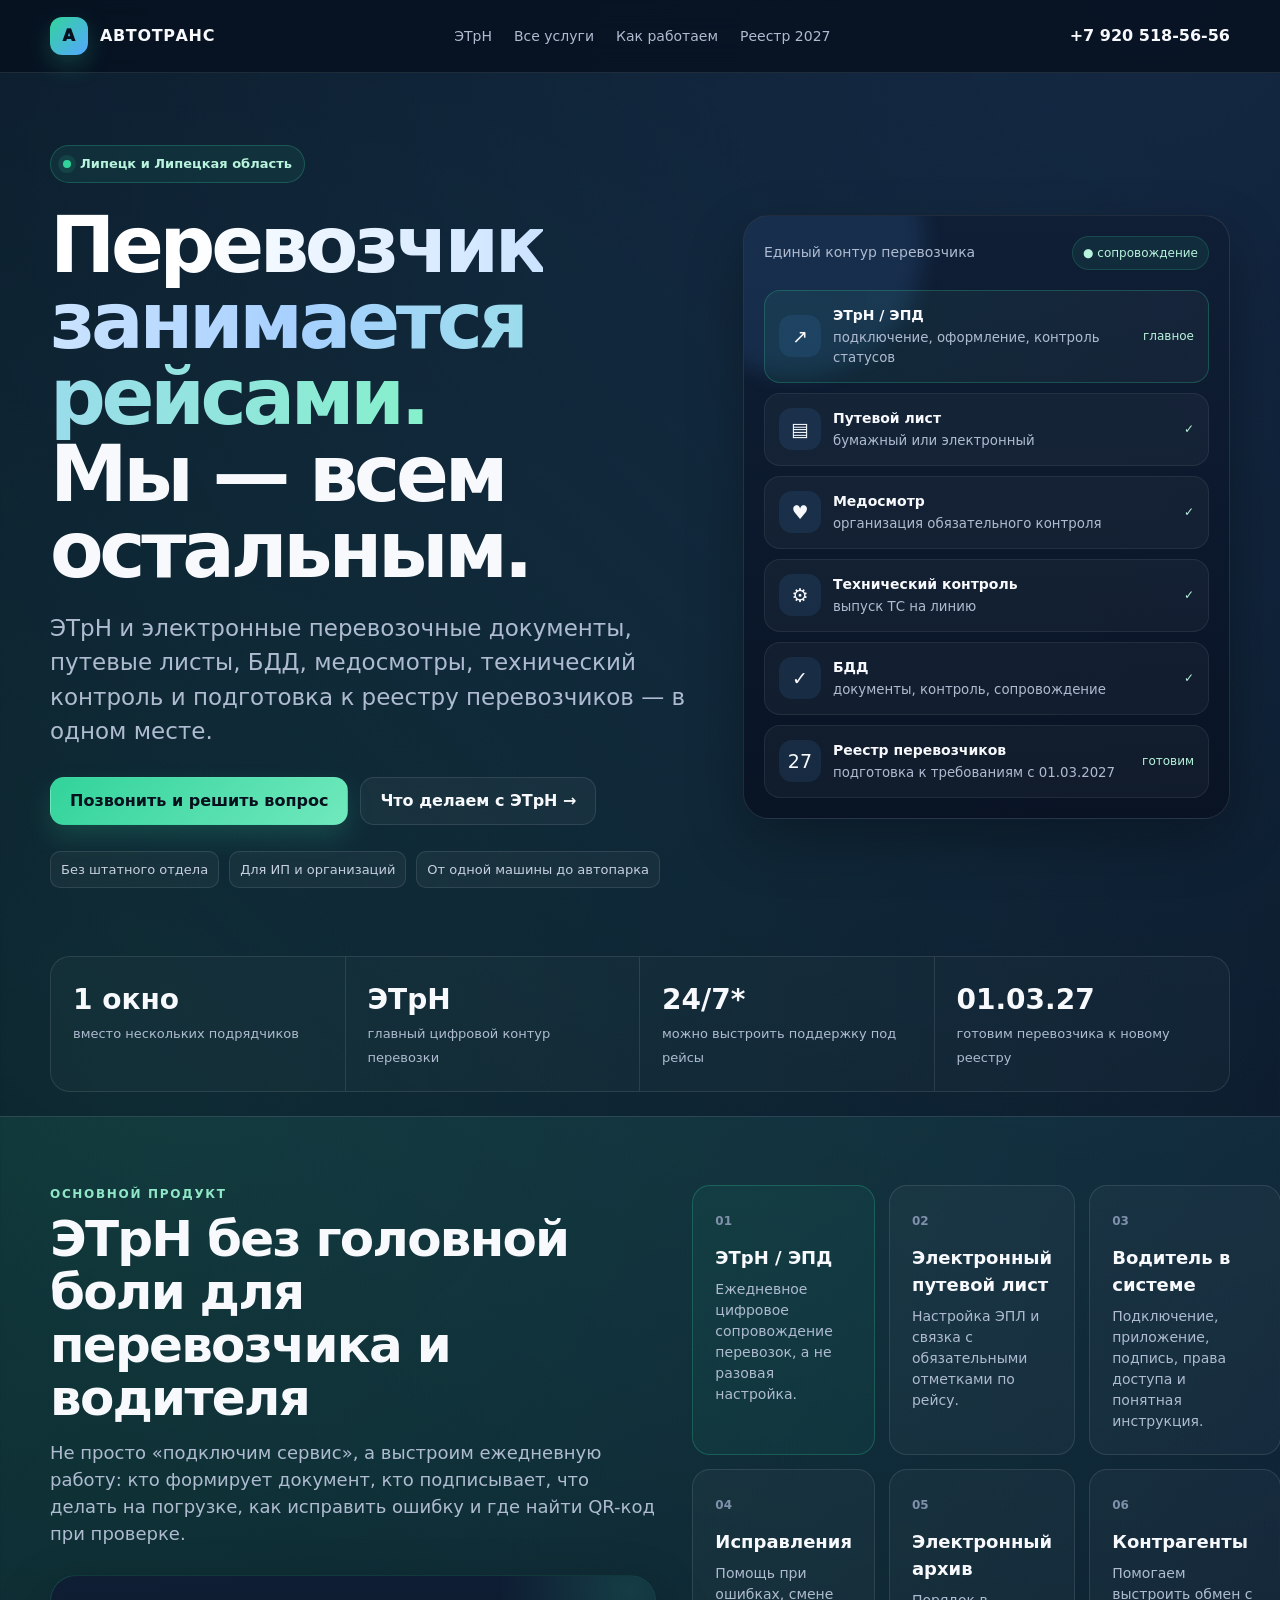
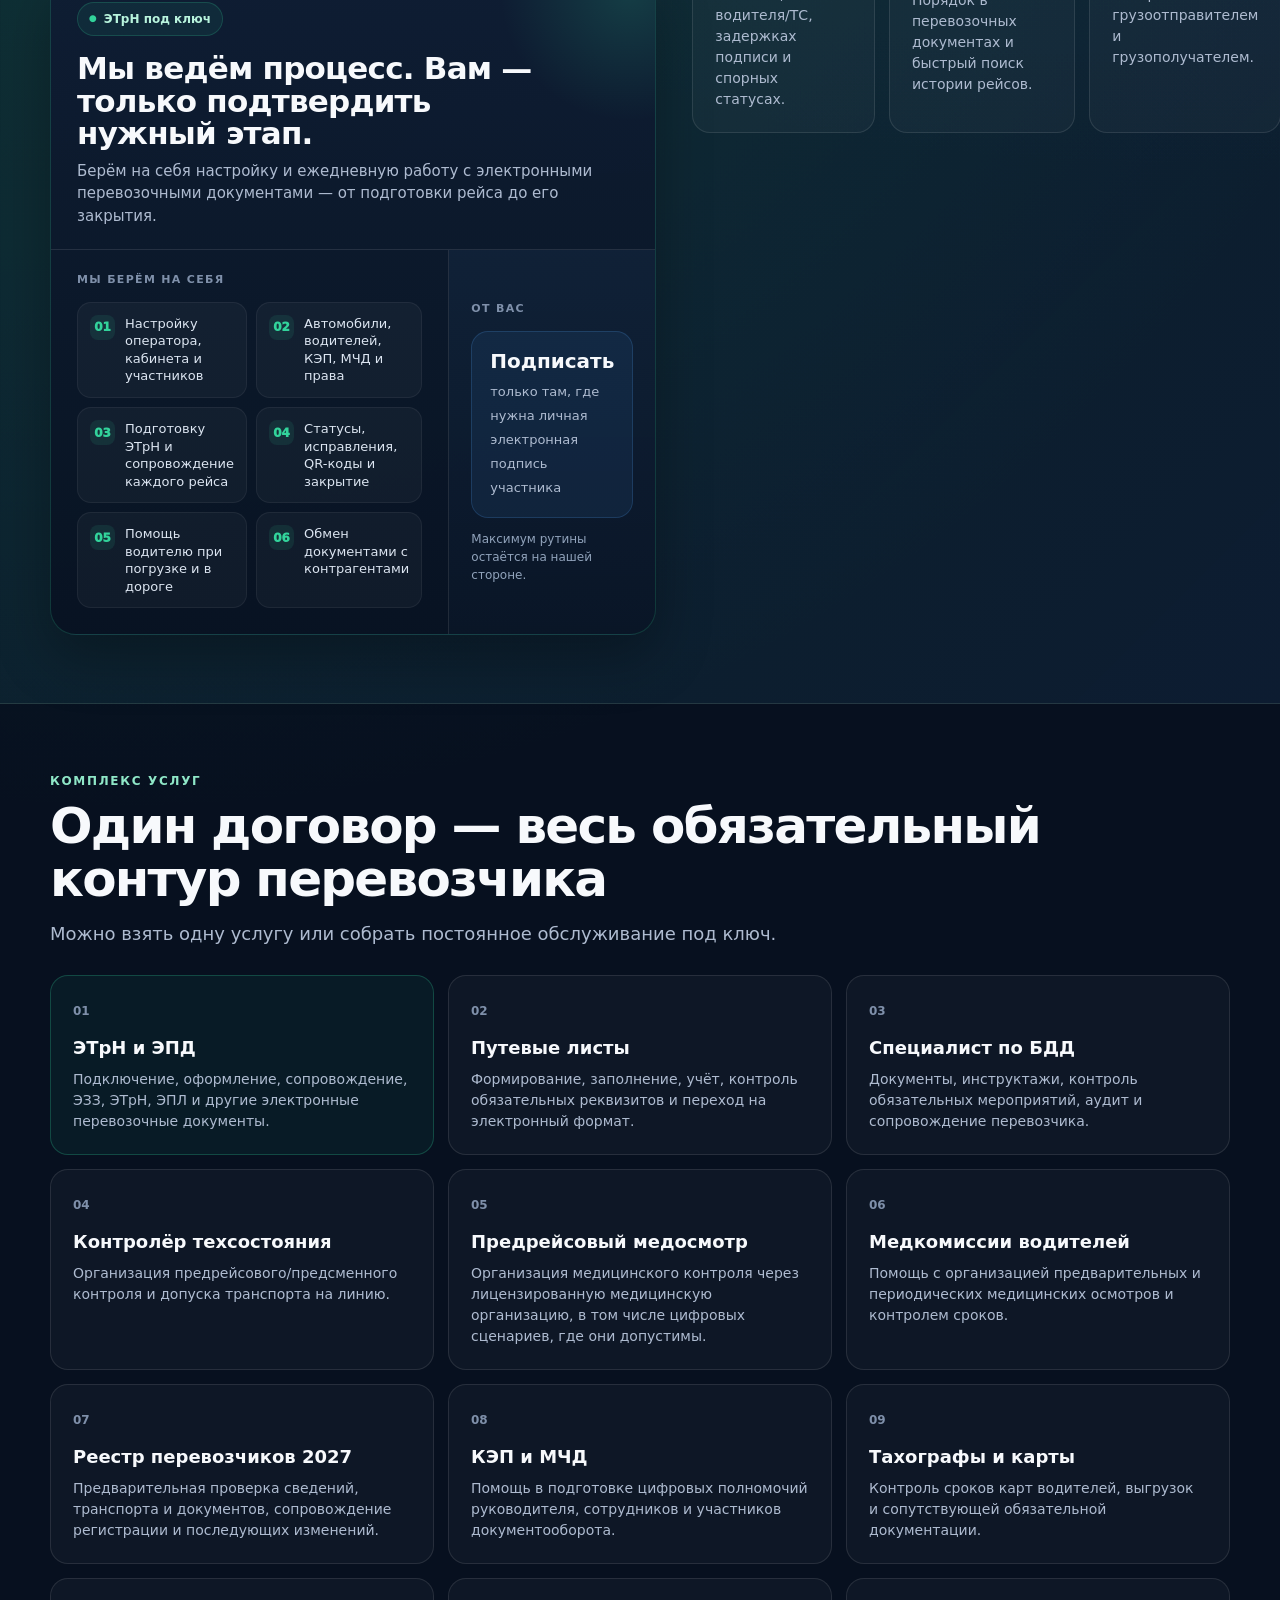
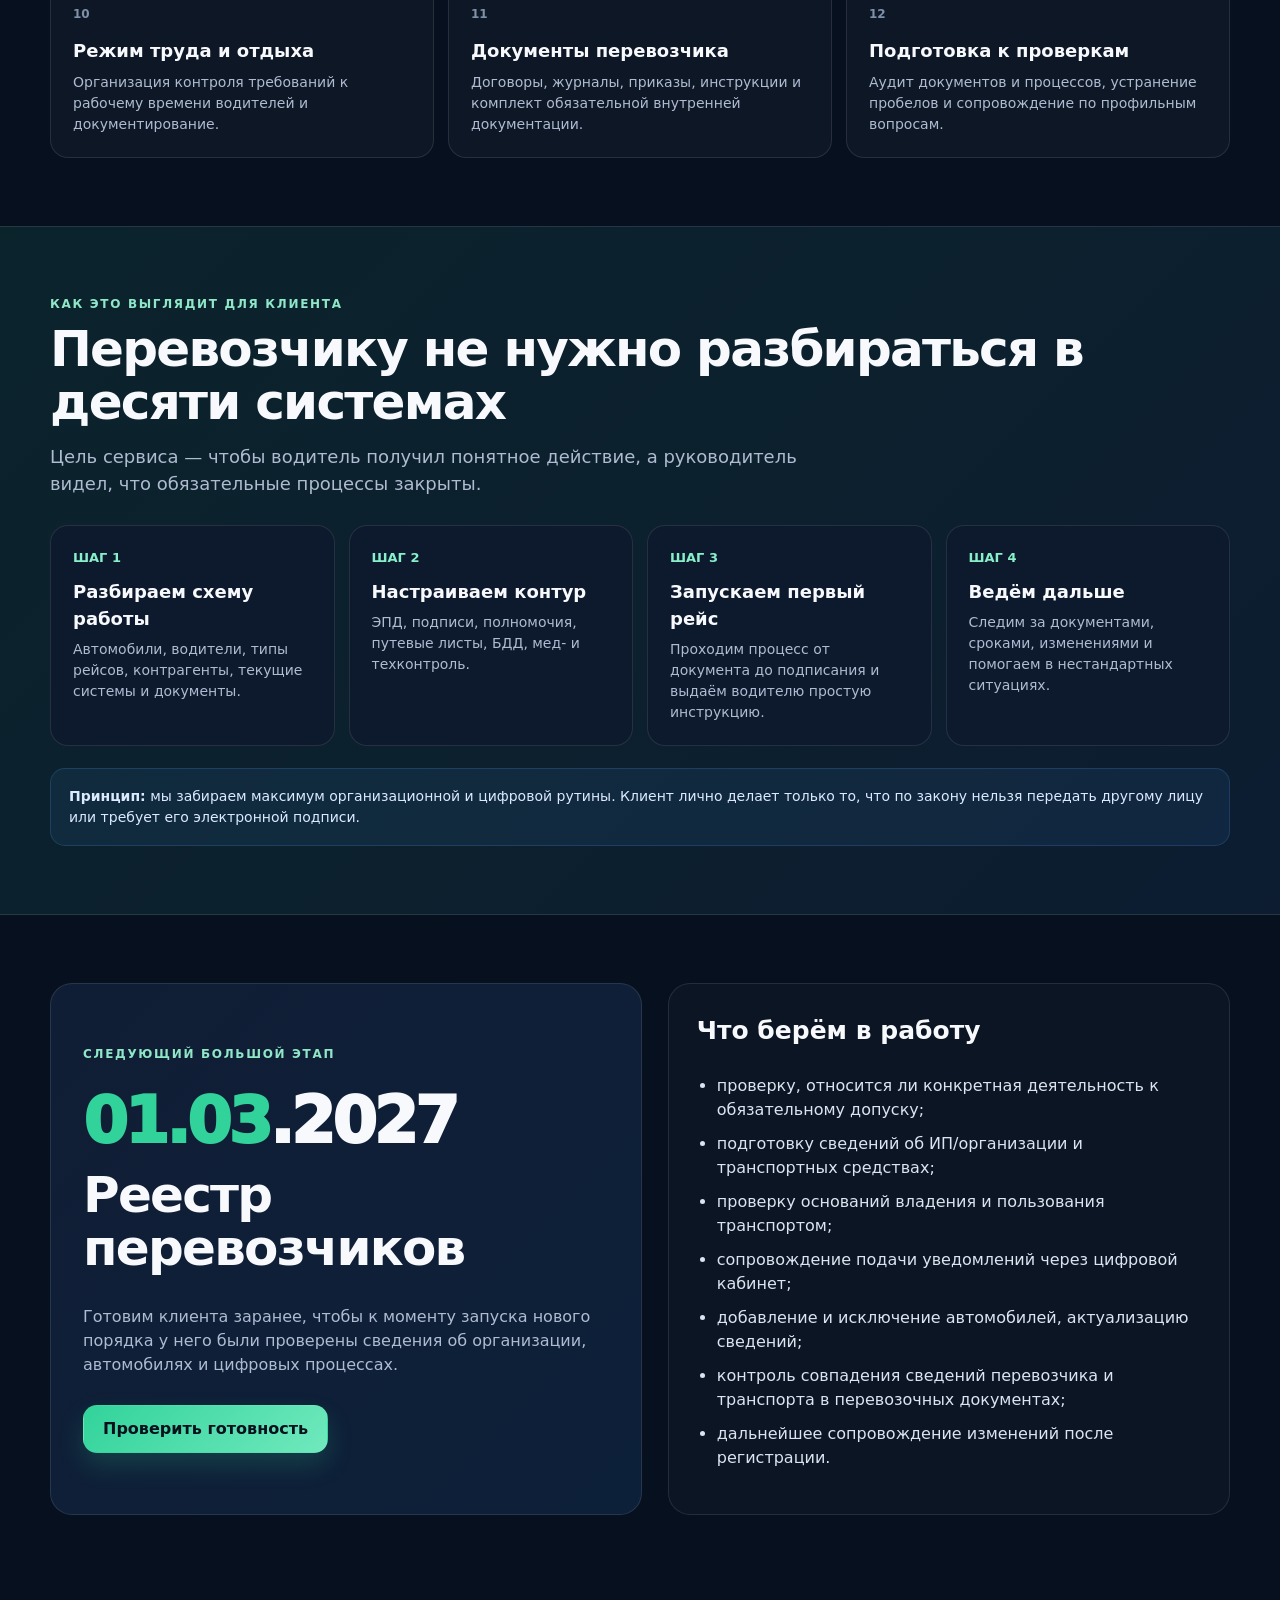
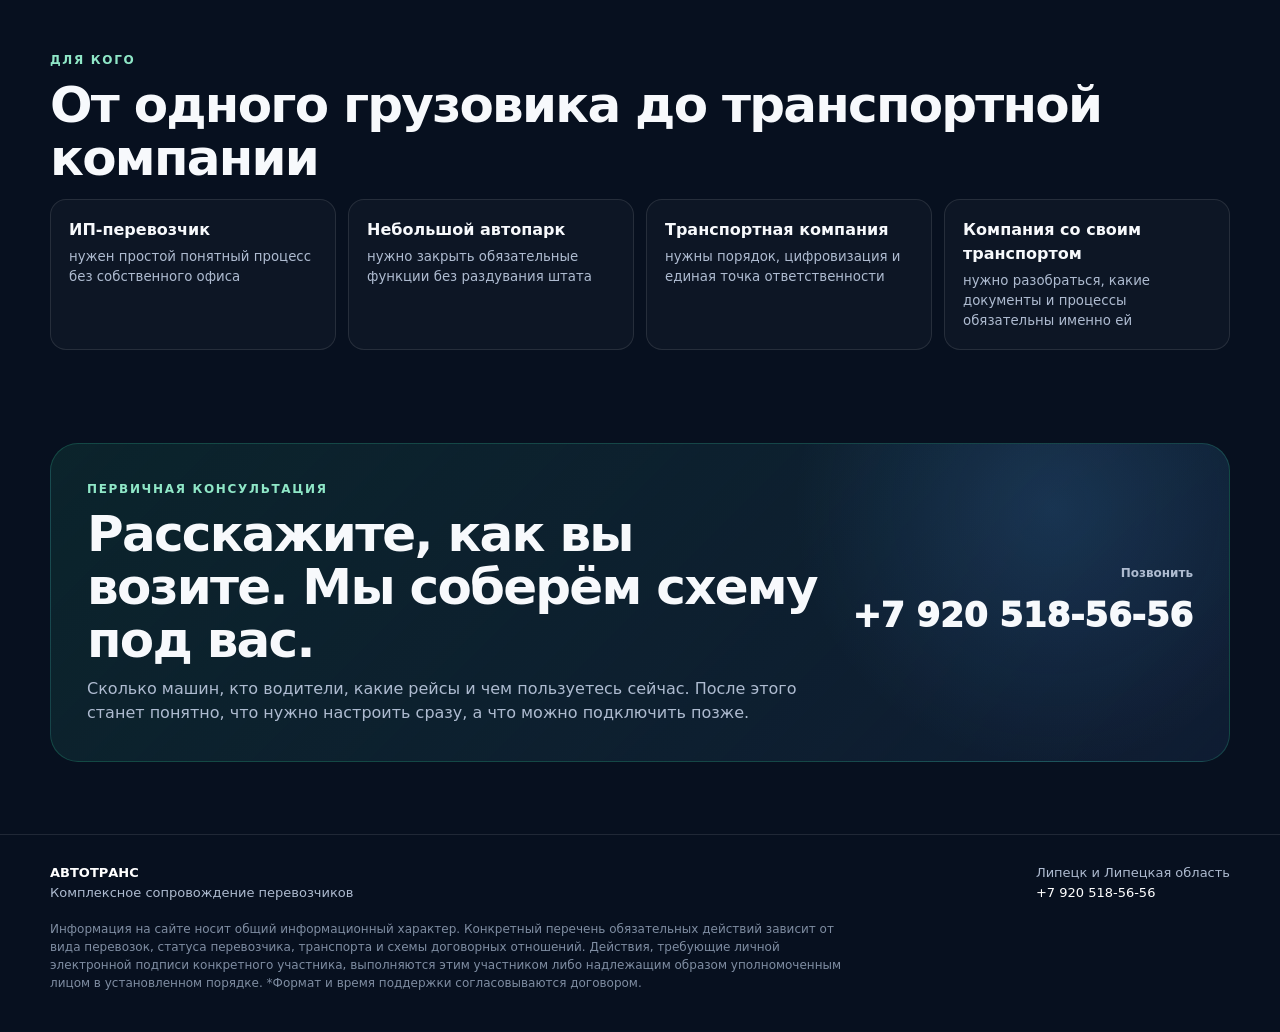
==== index.html @ 256b0e0a "Add files via upload" ====
<!doctype html>
<html lang="ru">
<head>
  <meta charset="utf-8">
  <meta name="viewport" content="width=device-width, initial-scale=1">
  <title>Сопровождение перевозчиков в Липецке — ЭТрН, путевые листы, БДД | Автотранс</title>
  <meta name="description" content="Комплексное сопровождение грузоперевозчиков в Липецке и Липецкой области: ЭТрН и ЭПД, путевые листы, БДД, предрейсовые медосмотры, технический контроль, подготовка к реестру перевозчиков с 1 марта 2027 года.">
  <meta name="theme-color" content="#0b1324">
  <meta property="og:title" content="Автотранс — единое окно для перевозчика">
  <meta property="og:description" content="ЭТрН, путевые листы, БДД, медосмотры, техконтроль и подготовка к реестру перевозчиков — в одном месте.">
  <meta property="og:type" content="website">
  <style>
    :root{
      --bg:#07101f;
      --bg2:#0b162a;
      --card:#101e35;
      --card2:#0d192d;
      --text:#f7f9fc;
      --muted:#aebbd0;
      --line:rgba(255,255,255,.10);
      --accent:#32d39b;
      --accent2:#55a7ff;
      --warning:#ffca66;
      --shadow:0 22px 55px rgba(0,0,0,.28);
      --r:22px;
      --max:1180px;
    }
    *{box-sizing:border-box}
    html{scroll-behavior:smooth}
    body{
      margin:0;
      font-family:Inter, ui-sans-serif, system-ui, -apple-system, BlinkMacSystemFont, "Segoe UI", Arial, sans-serif;
      color:var(--text);
      background:
        radial-gradient(circle at 90% 0%, rgba(85,167,255,.16), transparent 30%),
        radial-gradient(circle at 10% 18%, rgba(50,211,155,.12), transparent 28%),
        var(--bg);
      line-height:1.5;
    }
    a{color:inherit;text-decoration:none}
    button,a{ -webkit-tap-highlight-color: transparent; }
    .wrap{width:min(var(--max), calc(100% - 40px));margin:auto}
    .topbar{
      position:sticky;top:0;z-index:30;
      backdrop-filter:blur(16px);
      background:rgba(7,16,31,.82);
      border-bottom:1px solid var(--line);
    }
    .nav{
      height:72px;display:flex;align-items:center;justify-content:space-between;gap:18px
    }
    .brand{display:flex;align-items:center;gap:12px;font-weight:900;letter-spacing:.04em}
    .logo{
      width:38px;height:38px;border-radius:12px;display:grid;place-items:center;
      background:linear-gradient(135deg,var(--accent),var(--accent2));
      color:#07101f;font-weight:1000;box-shadow:0 10px 25px rgba(50,211,155,.22)
    }
    .navlinks{display:flex;gap:22px;color:var(--muted);font-size:14px}
    .navlinks a:hover{color:#fff}
    .phone{font-weight:800;white-space:nowrap}
    .btn{
      display:inline-flex;align-items:center;justify-content:center;gap:9px;
      min-height:48px;padding:0 19px;border-radius:14px;
      border:1px solid transparent;font-weight:800;transition:.2s ease;
    }
    .btn:hover{transform:translateY(-1px)}
    .btn-primary{
      color:#06111d;background:linear-gradient(135deg,var(--accent),#70e9bd);
      box-shadow:0 12px 26px rgba(50,211,155,.18)
    }
    .btn-secondary{background:rgba(255,255,255,.04);border-color:var(--line)}
    .hero{padding:72px 0 38px}
    .hero-grid{display:grid;grid-template-columns:1.15fr .85fr;gap:34px;align-items:center}
    .kicker{
      display:inline-flex;align-items:center;gap:9px;
      padding:8px 12px;border:1px solid rgba(50,211,155,.25);
      background:rgba(50,211,155,.08);border-radius:999px;color:#b8f4dd;
      font-size:13px;font-weight:800
    }
    .dot{width:8px;height:8px;border-radius:50%;background:var(--accent);box-shadow:0 0 0 5px rgba(50,211,155,.12)}
    h1{font-size:clamp(42px,6.4vw,78px);line-height:.98;letter-spacing:-.055em;margin:24px 0 22px;max-width:850px}
    .grad{background:linear-gradient(90deg,#fff 10%,#a7d0ff 55%,#86f0cb);-webkit-background-clip:text;background-clip:text;color:transparent}
    .lead{font-size:clamp(18px,2vw,23px);color:var(--muted);max-width:760px;margin:0 0 28px}
    .hero-actions{display:flex;flex-wrap:wrap;gap:12px;margin-bottom:26px}
    .hero-note{display:flex;flex-wrap:wrap;gap:10px;color:#c6d0df;font-size:13px}
    .hero-note span{padding:8px 10px;border-radius:10px;background:rgba(255,255,255,.04);border:1px solid var(--line)}
    .control-panel{
      padding:20px;background:linear-gradient(180deg,rgba(16,30,53,.95),rgba(9,19,35,.95));
      border:1px solid var(--line);border-radius:26px;box-shadow:var(--shadow);position:relative;overflow:hidden
    }
    .control-panel:before{
      content:"";position:absolute;inset:-100px auto auto -80px;width:260px;height:260px;border-radius:50%;
      background:rgba(85,167,255,.12);filter:blur(10px)
    }
    .panel-head{display:flex;justify-content:space-between;align-items:center;position:relative}
    .panel-title{font-size:14px;color:var(--muted)}
    .status{font-size:12px;color:#b8f4dd;background:rgba(50,211,155,.08);border:1px solid rgba(50,211,155,.18);padding:7px 10px;border-radius:999px}
    .process{margin-top:20px;display:grid;gap:10px;position:relative}
    .process-item{
      display:grid;grid-template-columns:42px 1fr auto;gap:12px;align-items:center;
      padding:14px;border-radius:16px;background:rgba(255,255,255,.035);border:1px solid rgba(255,255,255,.07)
    }
    .ico{width:42px;height:42px;border-radius:13px;display:grid;place-items:center;background:rgba(85,167,255,.1);font-size:19px}
    .process-item strong{display:block;font-size:14px}
    .process-item small{color:var(--muted);display:block;margin-top:2px}
    .ok{font-size:12px;color:#b8f4dd}
    .hot{border-color:rgba(50,211,155,.25);background:linear-gradient(90deg,rgba(50,211,155,.08),rgba(255,255,255,.035))}
    .stats{padding:30px 0 24px}
    .stat-grid{display:grid;grid-template-columns:repeat(4,1fr);border:1px solid var(--line);border-radius:20px;overflow:hidden;background:rgba(255,255,255,.025)}
    .stat{padding:22px;border-right:1px solid var(--line)}
    .stat:last-child{border-right:0}
    .stat b{font-size:28px;display:block}
    .stat span{font-size:13px;color:var(--muted)}
    section{padding:68px 0}
    .eyebrow{color:#8fe7c7;text-transform:uppercase;letter-spacing:.14em;font-size:12px;font-weight:900;margin-bottom:10px}
    h2{font-size:clamp(32px,4vw,50px);line-height:1.06;letter-spacing:-.035em;margin:0 0 14px}
    .sub{color:var(--muted);font-size:18px;max-width:760px;margin:0 0 28px}
    .focus{
      background:linear-gradient(135deg,rgba(50,211,155,.10),rgba(85,167,255,.08));
      border-top:1px solid var(--line);border-bottom:1px solid var(--line)
    }
    .focus-grid{display:grid;grid-template-columns:.92fr 1.08fr;gap:36px;align-items:start}
    .big-card{
      position:relative;overflow:hidden;
      border:1px solid rgba(50,211,155,.20);border-radius:26px;
      padding:0;background:linear-gradient(180deg,rgba(15,29,51,.96),rgba(8,19,34,.98));
      box-shadow:var(--shadow)
    }
    .big-card:after{
      content:"";position:absolute;right:-110px;top:-120px;width:270px;height:270px;border-radius:50%;
      background:radial-gradient(circle,rgba(50,211,155,.18),rgba(50,211,155,0) 68%);pointer-events:none
    }
    .handoff-head{padding:26px 26px 22px;border-bottom:1px solid var(--line);position:relative;z-index:1}
    .tag{display:inline-flex;align-items:center;gap:7px;padding:7px 11px;border-radius:999px;background:rgba(50,211,155,.08);color:#b8f4dd;border:1px solid rgba(50,211,155,.20);font-size:12px;font-weight:850}
    .tag:before{content:"●";font-size:9px;color:var(--accent)}
    .handoff-head h3{font-size:31px;line-height:1.05;margin:16px 0 10px;letter-spacing:-.025em;max-width:500px}
    .handoff-head p{color:var(--muted);margin:0;max-width:610px;font-size:15px}
    .handoff-grid{display:grid;grid-template-columns:1.35fr .65fr;gap:0;position:relative;z-index:1}
    .handoff-main{padding:22px 26px 26px;border-right:1px solid var(--line)}
    .handoff-label{font-size:11px;letter-spacing:.12em;text-transform:uppercase;color:#7f90aa;font-weight:900;margin-bottom:13px}
    .handoff-tasks{display:grid;grid-template-columns:1fr 1fr;gap:9px}
    .handoff-task{display:flex;gap:10px;align-items:flex-start;padding:12px;border-radius:14px;background:rgba(255,255,255,.035);border:1px solid rgba(255,255,255,.06)}
    .handoff-task i{font-style:normal;width:25px;height:25px;flex:0 0 25px;border-radius:8px;display:grid;place-items:center;background:rgba(50,211,155,.10);color:var(--accent);font-weight:950;font-size:12px}
    .handoff-task span{font-size:13px;line-height:1.35;color:#dce5f1}
    .handoff-client{padding:22px;display:flex;flex-direction:column;justify-content:center;background:linear-gradient(180deg,rgba(85,167,255,.055),rgba(85,167,255,.02))}
    .client-action{padding:18px;border-radius:17px;background:rgba(85,167,255,.08);border:1px solid rgba(85,167,255,.18)}
    .client-action strong{display:block;font-size:20px;line-height:1.1;margin-bottom:7px}
    .client-action span{font-size:13px;color:var(--muted)}
    .client-only{margin-top:12px;font-size:12px;color:#91a3bb}
    .services{display:grid;grid-template-columns:repeat(3,1fr);gap:14px}
    .service{
      padding:22px;border:1px solid var(--line);border-radius:18px;background:rgba(255,255,255,.03);
      transition:.2s ease
    }
    .service:hover{transform:translateY(-2px);background:rgba(255,255,255,.045)}
    .service .num{color:#7f90aa;font-size:12px;font-weight:800}
    .service h3{font-size:18px;margin:12px 0 8px}
    .service p{color:var(--muted);font-size:14px;margin:0}
    .service.primary{border-color:rgba(50,211,155,.25);background:rgba(50,211,155,.055)}
    .flow{display:grid;grid-template-columns:repeat(4,1fr);gap:14px;margin-top:28px}
    .step{position:relative;padding:22px;border-radius:18px;background:var(--card2);border:1px solid var(--line)}
    .step b{display:block;font-size:13px;color:#87f0cb;margin-bottom:10px}
    .step h3{margin:0 0 7px;font-size:18px}
    .step p{font-size:14px;color:var(--muted);margin:0}
    .promise{
      margin-top:22px;padding:17px 18px;border-radius:15px;
      background:rgba(85,167,255,.08);border:1px solid rgba(85,167,255,.18);color:#dbeaff;font-size:14px
    }
    .registry{display:grid;grid-template-columns:1fr .95fr;gap:26px;align-items:stretch}
    .datebox{display:flex;flex-direction:column;justify-content:center;padding:32px;border-radius:var(--r);border:1px solid var(--line);background:linear-gradient(135deg,var(--card),#0d2039)}
    .datebox .date{font-size:clamp(42px,5vw,68px);font-weight:950;letter-spacing:-.05em}
    .datebox .date span{color:var(--accent)}
    .datebox p{color:var(--muted)}
    .list-card{padding:28px;border-radius:var(--r);border:1px solid var(--line);background:rgba(255,255,255,.025)}
    .list-card ul{padding-left:20px;color:#dbe4f0}
    .list-card li{margin:10px 0}
    .audience{display:grid;grid-template-columns:repeat(4,1fr);gap:12px}
    .aud{padding:18px;border-radius:16px;background:rgba(255,255,255,.028);border:1px solid var(--line);font-weight:800}
    .aud small{display:block;color:var(--muted);font-weight:500;margin-top:5px}
    .cta{
      margin:25px 0 72px;padding:36px;border:1px solid rgba(50,211,155,.22);
      border-radius:28px;background:
        radial-gradient(circle at 85% 20%,rgba(85,167,255,.16),transparent 25%),
        linear-gradient(135deg,rgba(50,211,155,.10),rgba(16,30,53,.9));
      display:grid;grid-template-columns:1fr auto;gap:30px;align-items:center
    }
    .cta h2{margin-bottom:10px}
    .cta p{margin:0;color:var(--muted);max-width:720px}
    .cta-phone{font-size:clamp(23px,3vw,34px);font-weight:950;text-align:right;white-space:nowrap}
    .cta-phone small{font-size:12px;font-weight:700;color:var(--muted);display:block;margin-bottom:8px}
    footer{border-top:1px solid var(--line);padding:28px 0 40px;color:var(--muted);font-size:13px}
    .footer-grid{display:flex;justify-content:space-between;gap:20px;flex-wrap:wrap}
    .legal{max-width:800px;margin-top:18px;font-size:12px;color:#7f8da2}
    .mobile-call{display:none}
    @media(max-width:920px){
      .navlinks{display:none}
      .hero-grid,.focus-grid,.registry{grid-template-columns:1fr}
      .handoff-grid{grid-template-columns:1fr}
      .handoff-main{border-right:0;border-bottom:1px solid var(--line)}
      .hero{padding-top:48px}
      .control-panel{margin-top:8px}
      .services{grid-template-columns:repeat(2,1fr)}
      .flow{grid-template-columns:repeat(2,1fr)}
      .audience{grid-template-columns:repeat(2,1fr)}
      .stat-grid{grid-template-columns:repeat(2,1fr)}
      .stat:nth-child(2){border-right:0}
      .stat:nth-child(-n+2){border-bottom:1px solid var(--line)}
      .cta{grid-template-columns:1fr}
      .cta-phone{text-align:left}
    }
    @media(max-width:620px){
      .wrap{width:min(var(--max), calc(100% - 24px))}
      .phone.desktop{display:none}
      .nav{height:64px}
      .hero{padding-top:34px}
      h1{font-size:44px}
      .lead{font-size:18px}
      .hero-actions .btn{width:100%}
      .services,.flow,.audience{grid-template-columns:1fr}
      .handoff-tasks{grid-template-columns:1fr}
      .handoff-head{padding:22px 20px 18px}
      .handoff-head h3{font-size:27px}
      .handoff-main,.handoff-client{padding:18px 20px}
      .stat-grid{grid-template-columns:1fr}
      .stat{border-right:0;border-bottom:1px solid var(--line)!important}
      .stat:last-child{border-bottom:0!important}
      section{padding:52px 0}
      .cta{padding:25px;margin-bottom:88px}
      .mobile-call{
        display:flex;position:fixed;z-index:40;bottom:12px;left:12px;right:12px;
        height:56px;border-radius:16px;align-items:center;justify-content:center;
        background:linear-gradient(135deg,var(--accent),#73e6bd);color:#06111d;font-weight:950;
        box-shadow:0 14px 35px rgba(0,0,0,.35)
      }
    }
  </style>
  <script type="application/ld+json">
  {
    "@context":"https://schema.org",
    "@type":"ProfessionalService",
    "name":"Автотранс — сопровождение перевозчиков",
    "telephone":"+7-920-518-56-56",
    "areaServed":[
      {"@type":"City","name":"Липецк"},
      {"@type":"AdministrativeArea","name":"Липецкая область"}
    ],
    "description":"Комплексное сопровождение перевозчиков: ЭТрН и ЭПД, путевые листы, БДД, предрейсовый медицинский и технический контроль, подготовка к реестру перевозчиков."
  }
  </script>
</head>
<body>
  <header class="topbar">
    <div class="wrap nav">
      <a class="brand" href="#top" aria-label="Автотранс">
        <span class="logo">А</span>
        <span>АВТОТРАНС</span>
      </a>
      <nav class="navlinks" aria-label="Навигация">
        <a href="#etrn">ЭТрН</a>
        <a href="#services">Все услуги</a>
        <a href="#how">Как работаем</a>
        <a href="#registry">Реестр 2027</a>
      </nav>
      <a class="phone desktop" href="tel:+79205185656">+7 920 518-56-56</a>
    </div>
  </header>

  <main id="top">
    <section class="hero">
      <div class="wrap hero-grid">
        <div>
          <div class="kicker"><span class="dot"></span> Липецк и Липецкая область</div>
          <h1><span class="grad">Перевозчик занимается рейсами.</span><br>Мы — всем остальным.</h1>
          <p class="lead">ЭТрН и электронные перевозочные документы, путевые листы, БДД, медосмотры, технический контроль и подготовка к реестру перевозчиков — в одном месте.</p>
          <div class="hero-actions">
            <a class="btn btn-primary" href="tel:+79205185656">Позвонить и решить вопрос</a>
            <a class="btn btn-secondary" href="#etrn">Что делаем с ЭТрН →</a>
          </div>
          <div class="hero-note">
            <span>Без штатного отдела</span>
            <span>Для ИП и организаций</span>
            <span>От одной машины до автопарка</span>
          </div>
        </div>

        <div class="control-panel" aria-label="Схема сопровождения">
          <div class="panel-head">
            <div class="panel-title">Единый контур перевозчика</div>
            <div class="status">● сопровождение</div>
          </div>
          <div class="process">
            <div class="process-item hot">
              <div class="ico">↗</div>
              <div><strong>ЭТрН / ЭПД</strong><small>подключение, оформление, контроль статусов</small></div>
              <div class="ok">главное</div>
            </div>
            <div class="process-item">
              <div class="ico">▤</div>
              <div><strong>Путевой лист</strong><small>бумажный или электронный</small></div>
              <div class="ok">✓</div>
            </div>
            <div class="process-item">
              <div class="ico">♥</div>
              <div><strong>Медосмотр</strong><small>организация обязательного контроля</small></div>
              <div class="ok">✓</div>
            </div>
            <div class="process-item">
              <div class="ico">⚙</div>
              <div><strong>Технический контроль</strong><small>выпуск ТС на линию</small></div>
              <div class="ok">✓</div>
            </div>
            <div class="process-item">
              <div class="ico">✓</div>
              <div><strong>БДД</strong><small>документы, контроль, сопровождение</small></div>
              <div class="ok">✓</div>
            </div>
            <div class="process-item">
              <div class="ico">27</div>
              <div><strong>Реестр перевозчиков</strong><small>подготовка к требованиям с 01.03.2027</small></div>
              <div class="ok">готовим</div>
            </div>
          </div>
        </div>
      </div>
    </section>

    <div class="wrap stats">
      <div class="stat-grid">
        <div class="stat"><b>1 окно</b><span>вместо нескольких подрядчиков</span></div>
        <div class="stat"><b>ЭТрН</b><span>главный цифровой контур перевозки</span></div>
        <div class="stat"><b>24/7*</b><span>можно выстроить поддержку под рейсы</span></div>
        <div class="stat"><b>01.03.27</b><span>готовим перевозчика к новому реестру</span></div>
      </div>
    </div>

    <section id="etrn" class="focus">
      <div class="wrap focus-grid">
        <div>
          <div class="eyebrow">Основной продукт</div>
          <h2>ЭТрН без головной боли для перевозчика и водителя</h2>
          <p class="sub">Не просто «подключим сервис», а выстроим ежедневную работу: кто формирует документ, кто подписывает, что делать на погрузке, как исправить ошибку и где найти QR-код при проверке.</p>
          <div class="big-card">
            <div class="handoff-head">
              <span class="tag">ЭТрН под ключ</span>
              <h3>Мы ведём процесс. Вам — только подтвердить нужный этап.</h3>
              <p>Берём на себя настройку и ежедневную работу с электронными перевозочными документами — от подготовки рейса до его закрытия.</p>
            </div>
            <div class="handoff-grid">
              <div class="handoff-main">
                <div class="handoff-label">Мы берём на себя</div>
                <div class="handoff-tasks">
                  <div class="handoff-task"><i>01</i><span>Настройку оператора, кабинета и участников</span></div>
                  <div class="handoff-task"><i>02</i><span>Автомобили, водителей, КЭП, МЧД и права</span></div>
                  <div class="handoff-task"><i>03</i><span>Подготовку ЭТрН и сопровождение каждого рейса</span></div>
                  <div class="handoff-task"><i>04</i><span>Статусы, исправления, QR-коды и закрытие</span></div>
                  <div class="handoff-task"><i>05</i><span>Помощь водителю при погрузке и в дороге</span></div>
                  <div class="handoff-task"><i>06</i><span>Обмен документами с контрагентами</span></div>
                </div>
              </div>
              <div class="handoff-client">
                <div class="handoff-label">От вас</div>
                <div class="client-action">
                  <strong>Подписать</strong>
                  <span>только там, где нужна личная электронная подпись участника</span>
                </div>
                <div class="client-only">Максимум рутины остаётся на нашей стороне.</div>
              </div>
            </div>
          </div>
        </div>

        <div class="services">
          <div class="service primary"><span class="num">01</span><h3>ЭТрН / ЭПД</h3><p>Ежедневное цифровое сопровождение перевозок, а не разовая настройка.</p></div>
          <div class="service"><span class="num">02</span><h3>Электронный путевой лист</h3><p>Настройка ЭПЛ и связка с обязательными отметками по рейсу.</p></div>
          <div class="service"><span class="num">03</span><h3>Водитель в системе</h3><p>Подключение, приложение, подпись, права доступа и понятная инструкция.</p></div>
          <div class="service"><span class="num">04</span><h3>Исправления</h3><p>Помощь при ошибках, смене водителя/ТС, задержках подписи и спорных статусах.</p></div>
          <div class="service"><span class="num">05</span><h3>Электронный архив</h3><p>Порядок в перевозочных документах и быстрый поиск истории рейсов.</p></div>
          <div class="service"><span class="num">06</span><h3>Контрагенты</h3><p>Помогаем выстроить обмен с грузоотправителем и грузополучателем.</p></div>
        </div>
      </div>
    </section>

    <section id="services">
      <div class="wrap">
        <div class="eyebrow">Комплекс услуг</div>
        <h2>Один договор — весь обязательный контур перевозчика</h2>
        <p class="sub">Можно взять одну услугу или собрать постоянное обслуживание под ключ.</p>

        <div class="services">
          <div class="service primary"><span class="num">01</span><h3>ЭТрН и ЭПД</h3><p>Подключение, оформление, сопровождение, ЭЗЗ, ЭТрН, ЭПЛ и другие электронные перевозочные документы.</p></div>
          <div class="service"><span class="num">02</span><h3>Путевые листы</h3><p>Формирование, заполнение, учёт, контроль обязательных реквизитов и переход на электронный формат.</p></div>
          <div class="service"><span class="num">03</span><h3>Специалист по БДД</h3><p>Документы, инструктажи, контроль обязательных мероприятий, аудит и сопровождение перевозчика.</p></div>
          <div class="service"><span class="num">04</span><h3>Контролёр техсостояния</h3><p>Организация предрейсового/предсменного контроля и допуска транспорта на линию.</p></div>
          <div class="service"><span class="num">05</span><h3>Предрейсовый медосмотр</h3><p>Организация медицинского контроля через лицензированную медицинскую организацию, в том числе цифровых сценариев, где они допустимы.</p></div>
          <div class="service"><span class="num">06</span><h3>Медкомиссии водителей</h3><p>Помощь с организацией предварительных и периодических медицинских осмотров и контролем сроков.</p></div>
          <div class="service"><span class="num">07</span><h3>Реестр перевозчиков 2027</h3><p>Предварительная проверка сведений, транспорта и документов, сопровождение регистрации и последующих изменений.</p></div>
          <div class="service"><span class="num">08</span><h3>КЭП и МЧД</h3><p>Помощь в подготовке цифровых полномочий руководителя, сотрудников и участников документооборота.</p></div>
          <div class="service"><span class="num">09</span><h3>Тахографы и карты</h3><p>Контроль сроков карт водителей, выгрузок и сопутствующей обязательной документации.</p></div>
          <div class="service"><span class="num">10</span><h3>Режим труда и отдыха</h3><p>Организация контроля требований к рабочему времени водителей и документирование.</p></div>
          <div class="service"><span class="num">11</span><h3>Документы перевозчика</h3><p>Договоры, журналы, приказы, инструкции и комплект обязательной внутренней документации.</p></div>
          <div class="service"><span class="num">12</span><h3>Подготовка к проверкам</h3><p>Аудит документов и процессов, устранение пробелов и сопровождение по профильным вопросам.</p></div>
        </div>
      </div>
    </section>

    <section id="how" class="focus">
      <div class="wrap">
        <div class="eyebrow">Как это выглядит для клиента</div>
        <h2>Перевозчику не нужно разбираться в десяти системах</h2>
        <p class="sub">Цель сервиса — чтобы водитель получил понятное действие, а руководитель видел, что обязательные процессы закрыты.</p>
        <div class="flow">
          <div class="step"><b>ШАГ 1</b><h3>Разбираем схему работы</h3><p>Автомобили, водители, типы рейсов, контрагенты, текущие системы и документы.</p></div>
          <div class="step"><b>ШАГ 2</b><h3>Настраиваем контур</h3><p>ЭПД, подписи, полномочия, путевые листы, БДД, мед- и техконтроль.</p></div>
          <div class="step"><b>ШАГ 3</b><h3>Запускаем первый рейс</h3><p>Проходим процесс от документа до подписания и выдаём водителю простую инструкцию.</p></div>
          <div class="step"><b>ШАГ 4</b><h3>Ведём дальше</h3><p>Следим за документами, сроками, изменениями и помогаем в нестандартных ситуациях.</p></div>
        </div>
        <div class="promise"><strong>Принцип:</strong> мы забираем максимум организационной и цифровой рутины. Клиент лично делает только то, что по закону нельзя передать другому лицу или требует его электронной подписи.</div>
      </div>
    </section>

    <section id="registry">
      <div class="wrap registry">
        <div class="datebox">
          <div class="eyebrow">Следующий большой этап</div>
          <div class="date"><span>01.03</span>.2027</div>
          <h2>Реестр перевозчиков</h2>
          <p>Готовим клиента заранее, чтобы к моменту запуска нового порядка у него были проверены сведения об организации, автомобилях и цифровых процессах.</p>
          <a class="btn btn-primary" href="tel:+79205185656" style="align-self:flex-start;margin-top:12px">Проверить готовность</a>
        </div>
        <div class="list-card">
          <h3 style="font-size:25px;margin-top:0">Что берём в работу</h3>
          <ul>
            <li>проверку, относится ли конкретная деятельность к обязательному допуску;</li>
            <li>подготовку сведений об ИП/организации и транспортных средствах;</li>
            <li>проверку оснований владения и пользования транспортом;</li>
            <li>сопровождение подачи уведомлений через цифровой кабинет;</li>
            <li>добавление и исключение автомобилей, актуализацию сведений;</li>
            <li>контроль совпадения сведений перевозчика и транспорта в перевозочных документах;</li>
            <li>дальнейшее сопровождение изменений после регистрации.</li>
          </ul>
        </div>
      </div>
    </section>

    <section>
      <div class="wrap">
        <div class="eyebrow">Для кого</div>
        <h2>От одного грузовика до транспортной компании</h2>
        <div class="audience">
          <div class="aud">ИП-перевозчик<small>нужен простой понятный процесс без собственного офиса</small></div>
          <div class="aud">Небольшой автопарк<small>нужно закрыть обязательные функции без раздувания штата</small></div>
          <div class="aud">Транспортная компания<small>нужны порядок, цифровизация и единая точка ответственности</small></div>
          <div class="aud">Компания со своим транспортом<small>нужно разобраться, какие документы и процессы обязательны именно ей</small></div>
        </div>
      </div>
    </section>

    <div class="wrap">
      <div class="cta">
        <div>
          <div class="eyebrow">Первичная консультация</div>
          <h2>Расскажите, как вы возите. Мы соберём схему под вас.</h2>
          <p>Сколько машин, кто водители, какие рейсы и чем пользуетесь сейчас. После этого станет понятно, что нужно настроить сразу, а что можно подключить позже.</p>
        </div>
        <a class="cta-phone" href="tel:+79205185656"><small>Позвонить</small>+7 920 518-56-56</a>
      </div>
    </div>
  </main>

  <footer>
    <div class="wrap">
      <div class="footer-grid">
        <div><strong style="color:#fff">АВТОТРАНС</strong><br>Комплексное сопровождение перевозчиков</div>
        <div>Липецк и Липецкая область<br><a href="tel:+79205185656" style="color:#fff">+7 920 518-56-56</a></div>
      </div>
      <div class="legal">
        Информация на сайте носит общий информационный характер. Конкретный перечень обязательных действий зависит от вида перевозок, статуса перевозчика, транспорта и схемы договорных отношений. Действия, требующие личной электронной подписи конкретного участника, выполняются этим участником либо надлежащим образом уполномоченным лицом в установленном порядке. *Формат и время поддержки согласовываются договором.
      </div>
    </div>
  </footer>

  <a class="mobile-call" href="tel:+79205185656">☎ Позвонить: +7 920 518-56-56</a>
</body>
</html>
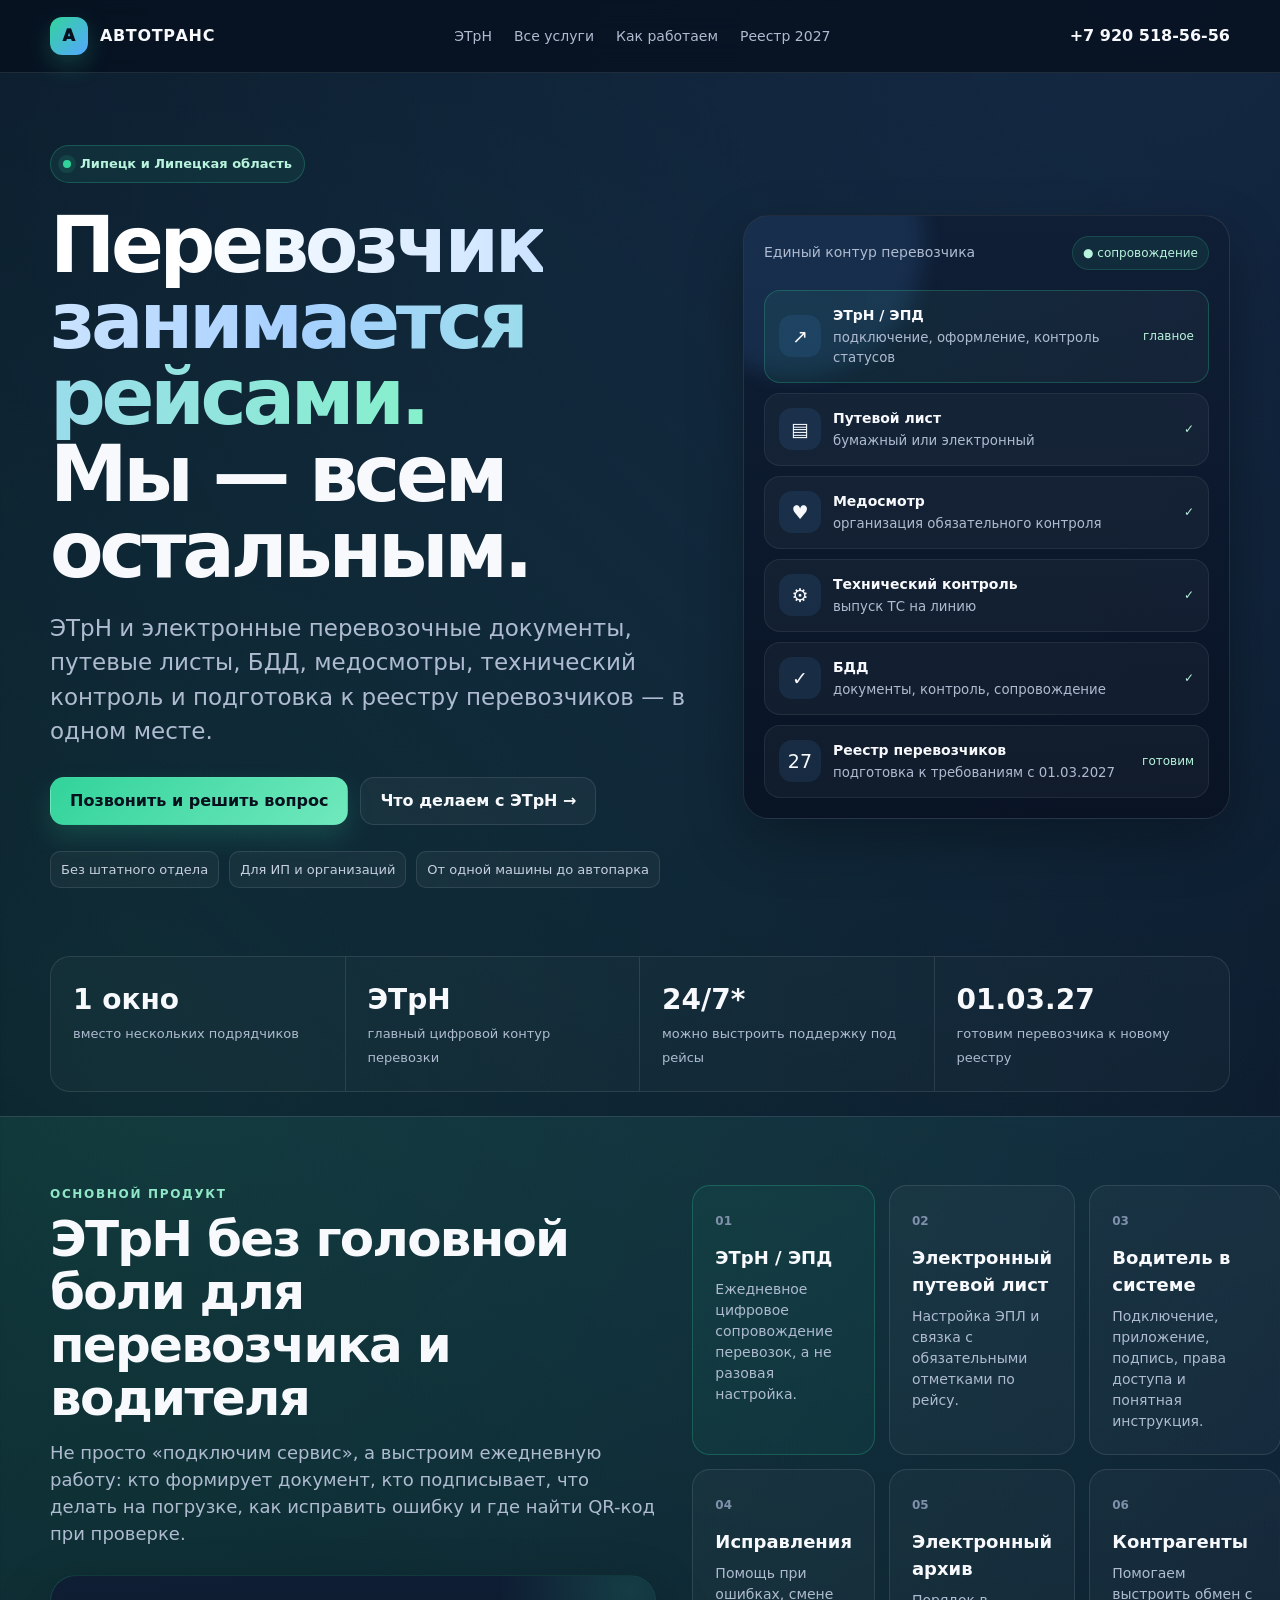
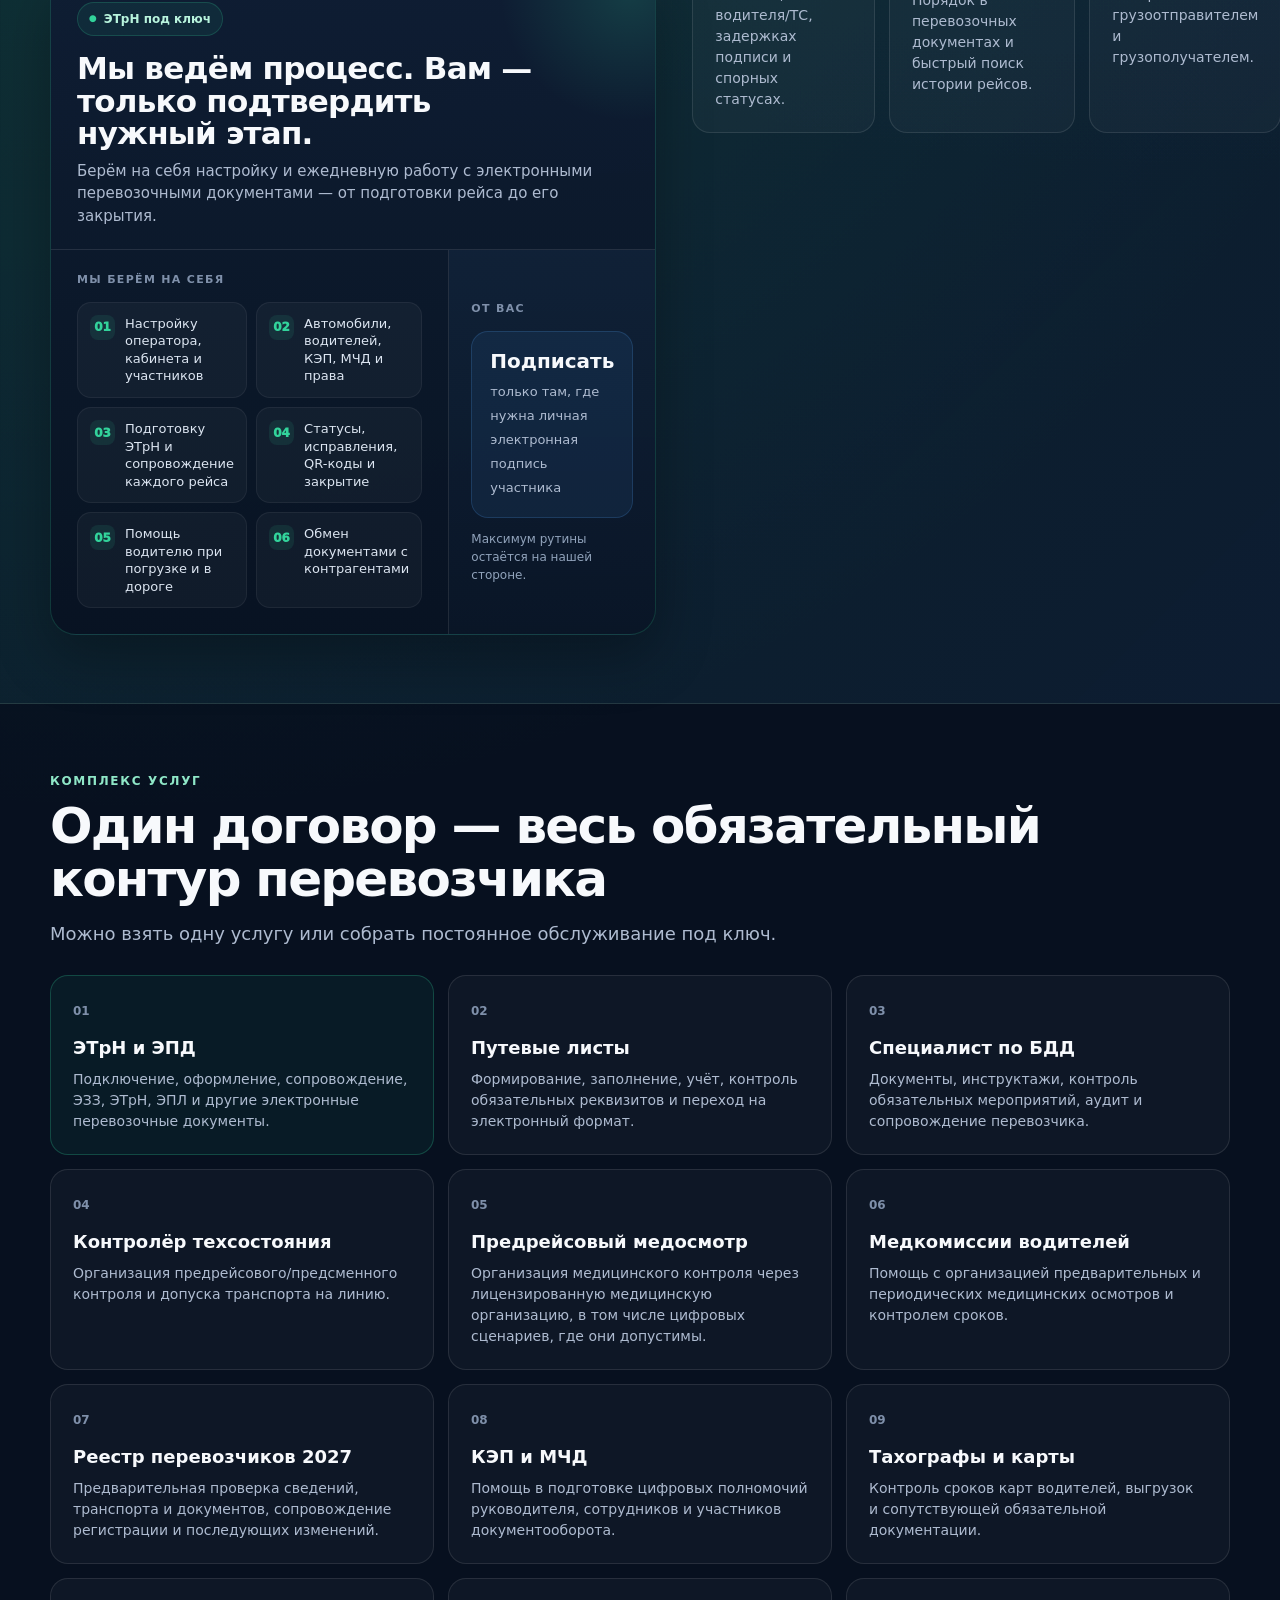
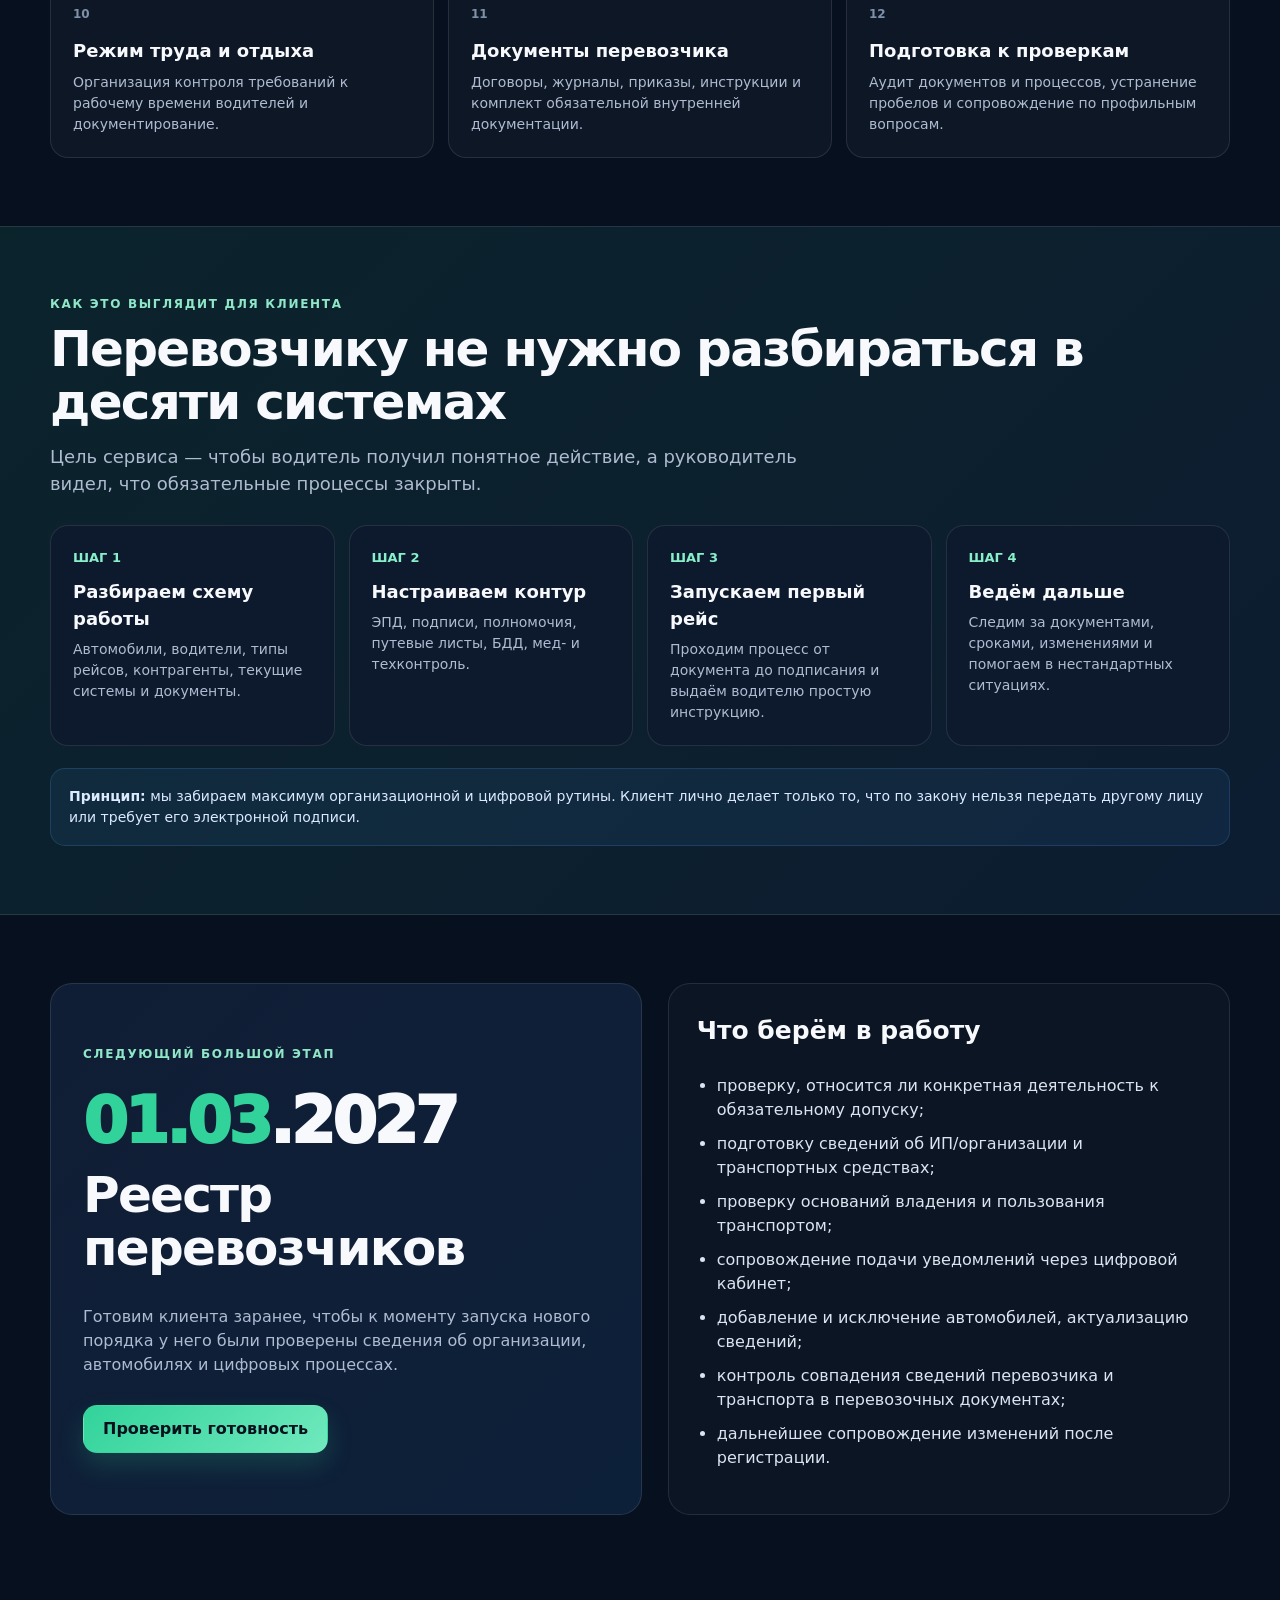
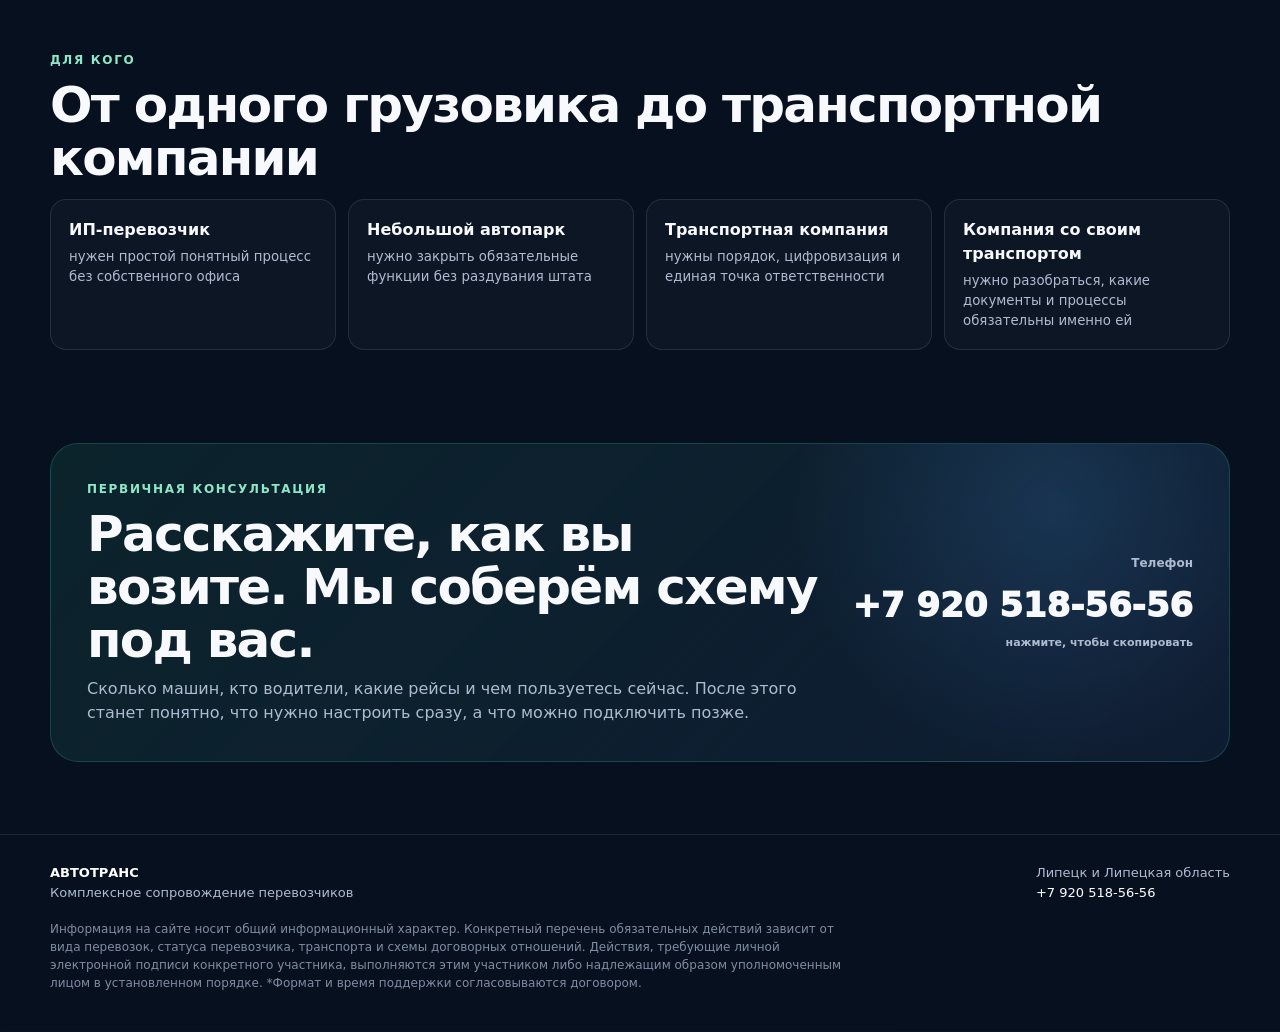
==== commit ba409fed: "Add files via upload" ====
--- a/index.html
+++ b/index.html
@@ -191,6 +191,44 @@
     footer{border-top:1px solid var(--line);padding:28px 0 40px;color:var(--muted);font-size:13px}
     .footer-grid{display:flex;justify-content:space-between;gap:20px;flex-wrap:wrap}
     .legal{max-width:800px;margin-top:18px;font-size:12px;color:#7f8da2}
+
+    .copy-phone{
+      cursor:pointer;
+      position:relative;
+    }
+    .copy-phone:hover{
+      text-decoration:underline;
+      text-underline-offset:4px;
+    }
+    .copy-hint{
+      display:block;
+      margin-top:4px;
+      font-size:11px;
+      font-weight:600;
+      color:var(--muted);
+    }
+    .copy-toast{
+      position:fixed;
+      z-index:100;
+      left:50%;
+      bottom:26px;
+      transform:translate(-50%,20px);
+      padding:12px 18px;
+      border-radius:12px;
+      background:#f7f9fc;
+      color:#07101f;
+      font-weight:850;
+      font-size:14px;
+      opacity:0;
+      pointer-events:none;
+      transition:.22s ease;
+      box-shadow:0 14px 38px rgba(0,0,0,.28);
+    }
+    .copy-toast.show{
+      opacity:1;
+      transform:translate(-50%,0);
+    }
+
     .mobile-call{display:none}
     @media(max-width:920px){
       .navlinks{display:none}
@@ -261,7 +299,7 @@
         <a href="#how">Как работаем</a>
         <a href="#registry">Реестр 2027</a>
       </nav>
-      <a class="phone desktop" href="tel:+79205185656">+7 920 518-56-56</a>
+      <a class="phone desktop copy-phone" href="#" data-copy-phone title="Нажмите, чтобы скопировать номер">+7 920 518-56-56</a>
     </div>
   </header>
 
@@ -462,7 +500,7 @@
           <h2>Расскажите, как вы возите. Мы соберём схему под вас.</h2>
           <p>Сколько машин, кто водители, какие рейсы и чем пользуетесь сейчас. После этого станет понятно, что нужно настроить сразу, а что можно подключить позже.</p>
         </div>
-        <a class="cta-phone" href="tel:+79205185656"><small>Позвонить</small>+7 920 518-56-56</a>
+        <a class="cta-phone copy-phone" href="#" data-copy-phone title="Нажмите, чтобы скопировать номер"><small>Телефон</small>+7 920 518-56-56<span class="copy-hint">нажмите, чтобы скопировать</span></a>
       </div>
     </div>
   </main>
@@ -471,7 +509,7 @@
     <div class="wrap">
       <div class="footer-grid">
         <div><strong style="color:#fff">АВТОТРАНС</strong><br>Комплексное сопровождение перевозчиков</div>
-        <div>Липецк и Липецкая область<br><a href="tel:+79205185656" style="color:#fff">+7 920 518-56-56</a></div>
+        <div>Липецк и Липецкая область<br><a href="#" class="copy-phone" data-copy-phone title="Нажмите, чтобы скопировать номер" style="color:#fff">+7 920 518-56-56</a></div>
       </div>
       <div class="legal">
         Информация на сайте носит общий информационный характер. Конкретный перечень обязательных действий зависит от вида перевозок, статуса перевозчика, транспорта и схемы договорных отношений. Действия, требующие личной электронной подписи конкретного участника, выполняются этим участником либо надлежащим образом уполномоченным лицом в установленном порядке. *Формат и время поддержки согласовываются договором.
@@ -480,5 +518,50 @@
   </footer>
 
   <a class="mobile-call" href="tel:+79205185656">☎ Позвонить: +7 920 518-56-56</a>
+
+  <div class="copy-toast" id="copyToast" role="status" aria-live="polite">Номер скопирован: +7 920 518-56-56</div>
+  <script>
+    (function () {
+      const phoneToCopy = '+79205185656';
+      const toast = document.getElementById('copyToast');
+      let toastTimer;
+
+      function showToast() {
+        clearTimeout(toastTimer);
+        toast.classList.add('show');
+        toastTimer = setTimeout(() => toast.classList.remove('show'), 1800);
+      }
+
+      function fallbackCopy(text) {
+        const area = document.createElement('textarea');
+        area.value = text;
+        area.setAttribute('readonly', '');
+        area.style.position = 'fixed';
+        area.style.opacity = '0';
+        document.body.appendChild(area);
+        area.select();
+        document.execCommand('copy');
+        document.body.removeChild(area);
+      }
+
+      document.querySelectorAll('[data-copy-phone]').forEach(function (el) {
+        el.addEventListener('click', async function (event) {
+          event.preventDefault();
+          try {
+            if (navigator.clipboard && window.isSecureContext) {
+              await navigator.clipboard.writeText(phoneToCopy);
+            } else {
+              fallbackCopy(phoneToCopy);
+            }
+            showToast();
+          } catch (e) {
+            fallbackCopy(phoneToCopy);
+            showToast();
+          }
+        });
+      });
+    })();
+  </script>
+
 </body>
 </html>
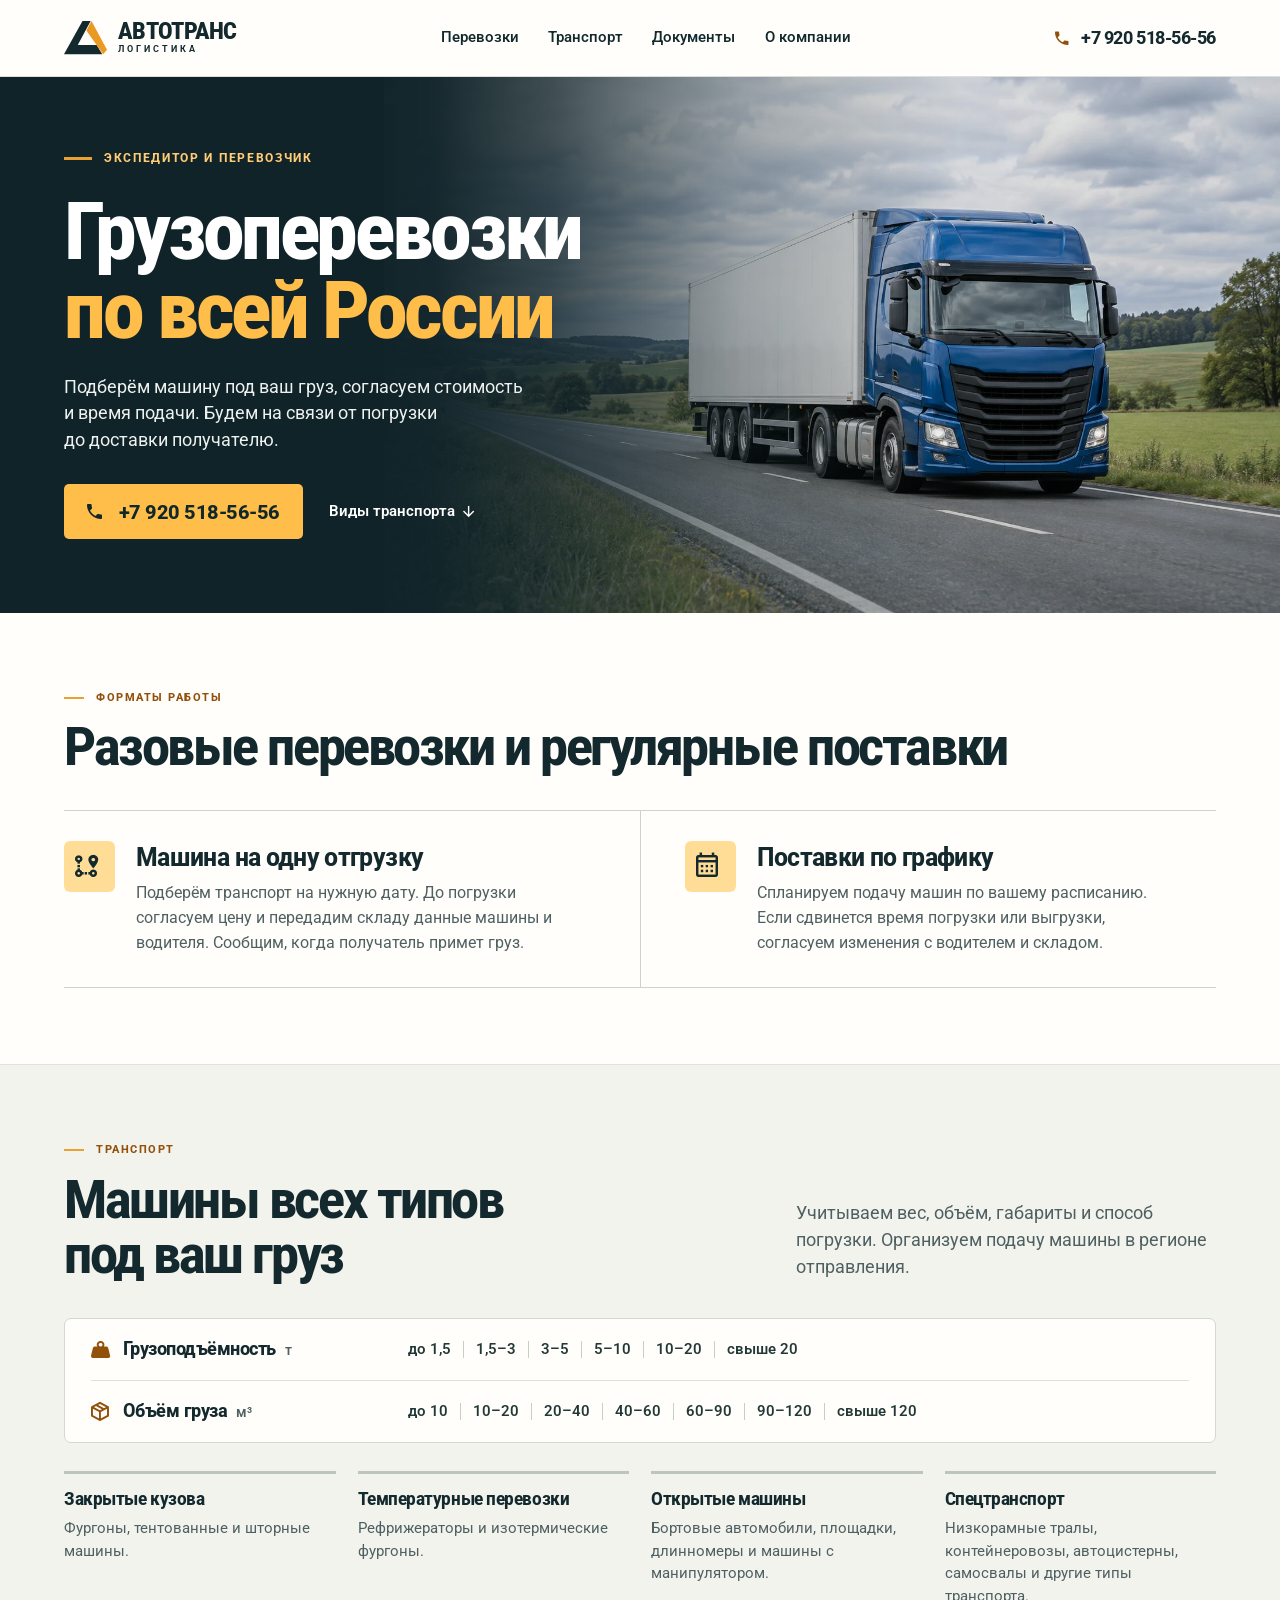
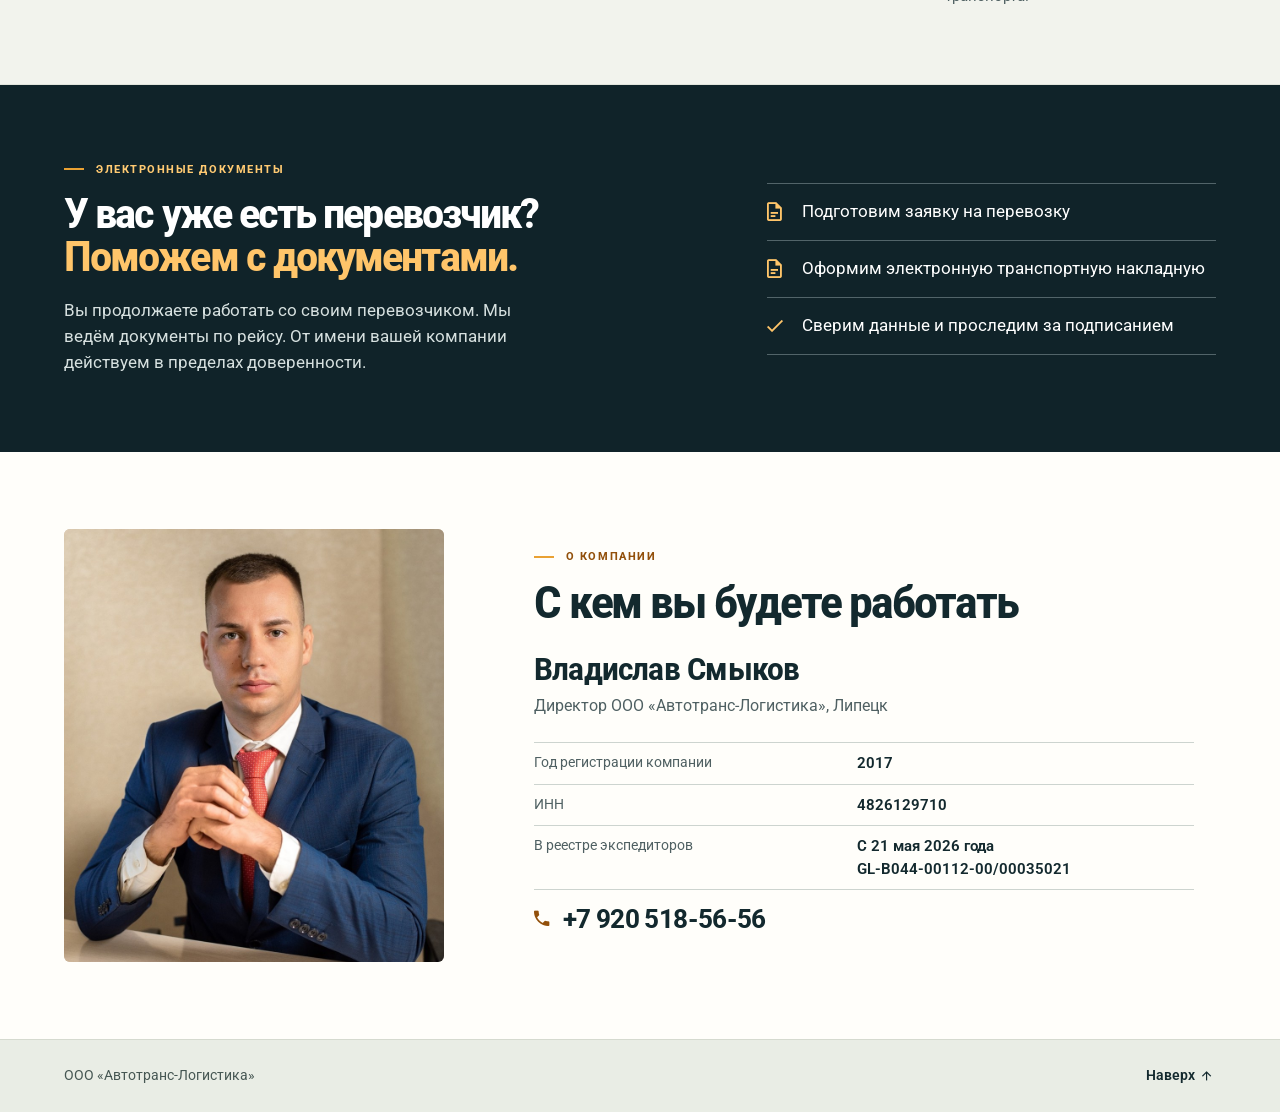
==== commit 3f79d6d7: "Опубликовать сайт экспедитора-перевозчика на avtotranc-service.ru" ====
--- a/index.html
+++ b/index.html
@@ -2,566 +2,196 @@
 <html lang="ru">
 <head>
   <meta charset="utf-8">
-  <meta name="viewport" content="width=device-width, initial-scale=1">
-  <title>Сопровождение перевозчиков в Липецке — ЭТрН, путевые листы, БДД | Автотранс</title>
-  <meta name="description" content="Комплексное сопровождение грузоперевозчиков в Липецке и Липецкой области: ЭТрН и ЭПД, путевые листы, БДД, предрейсовые медосмотры, технический контроль, подготовка к реестру перевозчиков с 1 марта 2027 года.">
-  <meta name="theme-color" content="#0b1324">
-  <meta property="og:title" content="Автотранс — единое окно для перевозчика">
-  <meta property="og:description" content="ЭТрН, путевые листы, БДД, медосмотры, техконтроль и подготовка к реестру перевозчиков — в одном месте.">
+  <meta name="viewport" content="width=device-width, initial-scale=1, viewport-fit=cover">
+  <meta name="theme-color" content="#102329">
+  <meta name="format-detection" content="telephone=no">
+  <title>Автотранс-Логистика — автомобильные грузоперевозки по России</title>
+  <meta name="description" content="Автомобильные перевозки и экспедирование по всей России. Разовые рейсы, регулярные поставки и электронные документы. Расчёт по телефону +7 920 518-56-56.">
+  <link rel="canonical" href="https://avtotranc-service.ru/">
   <meta property="og:type" content="website">
-  <style>
-    :root{
-      --bg:#07101f;
-      --bg2:#0b162a;
-      --card:#101e35;
-      --card2:#0d192d;
-      --text:#f7f9fc;
-      --muted:#aebbd0;
-      --line:rgba(255,255,255,.10);
-      --accent:#32d39b;
-      --accent2:#55a7ff;
-      --warning:#ffca66;
-      --shadow:0 22px 55px rgba(0,0,0,.28);
-      --r:22px;
-      --max:1180px;
+  <meta property="og:url" content="https://avtotranc-service.ru/">
+  <meta property="og:title" content="Автотранс-Логистика — автомобильные грузоперевозки по России">
+  <meta property="og:description" content="Автомобильные перевозки и экспедирование по всей России. Разовые рейсы, регулярные поставки и электронные документы. Расчёт по телефону +7 920 518-56-56.">
+  <meta property="og:image" content="https://avtotranc-service.ru/assets/magistral.webp">
+  <script type="application/ld+json">
+    {
+      "@context": "https://schema.org",
+      "@type": "Organization",
+      "name": "ООО «Автотранс-Логистика»",
+      "url": "https://avtotranc-service.ru/",
+      "telephone": "+79205185656",
+      "areaServed": {
+        "@type": "Country",
+        "name": "Россия"
+      },
+      "description": "Автомобильные перевозки и экспедирование по всей России. Разовые рейсы, регулярные поставки и электронные документы. Расчёт по телефону +7 920 518-56-56."
     }
-    *{box-sizing:border-box}
-    html{scroll-behavior:smooth}
-    body{
-      margin:0;
-      font-family:Inter, ui-sans-serif, system-ui, -apple-system, BlinkMacSystemFont, "Segoe UI", Arial, sans-serif;
-      color:var(--text);
-      background:
-        radial-gradient(circle at 90% 0%, rgba(85,167,255,.16), transparent 30%),
-        radial-gradient(circle at 10% 18%, rgba(50,211,155,.12), transparent 28%),
-        var(--bg);
-      line-height:1.5;
-    }
-    a{color:inherit;text-decoration:none}
-    button,a{ -webkit-tap-highlight-color: transparent; }
-    .wrap{width:min(var(--max), calc(100% - 40px));margin:auto}
-    .topbar{
-      position:sticky;top:0;z-index:30;
-      backdrop-filter:blur(16px);
-      background:rgba(7,16,31,.82);
-      border-bottom:1px solid var(--line);
-    }
-    .nav{
-      height:72px;display:flex;align-items:center;justify-content:space-between;gap:18px
-    }
-    .brand{display:flex;align-items:center;gap:12px;font-weight:900;letter-spacing:.04em}
-    .logo{
-      width:38px;height:38px;border-radius:12px;display:grid;place-items:center;
-      background:linear-gradient(135deg,var(--accent),var(--accent2));
-      color:#07101f;font-weight:1000;box-shadow:0 10px 25px rgba(50,211,155,.22)
-    }
-    .navlinks{display:flex;gap:22px;color:var(--muted);font-size:14px}
-    .navlinks a:hover{color:#fff}
-    .phone{font-weight:800;white-space:nowrap}
-    .btn{
-      display:inline-flex;align-items:center;justify-content:center;gap:9px;
-      min-height:48px;padding:0 19px;border-radius:14px;
-      border:1px solid transparent;font-weight:800;transition:.2s ease;
-    }
-    .btn:hover{transform:translateY(-1px)}
-    .btn-primary{
-      color:#06111d;background:linear-gradient(135deg,var(--accent),#70e9bd);
-      box-shadow:0 12px 26px rgba(50,211,155,.18)
-    }
-    .btn-secondary{background:rgba(255,255,255,.04);border-color:var(--line)}
-    .hero{padding:72px 0 38px}
-    .hero-grid{display:grid;grid-template-columns:1.15fr .85fr;gap:34px;align-items:center}
-    .kicker{
-      display:inline-flex;align-items:center;gap:9px;
-      padding:8px 12px;border:1px solid rgba(50,211,155,.25);
-      background:rgba(50,211,155,.08);border-radius:999px;color:#b8f4dd;
-      font-size:13px;font-weight:800
-    }
-    .dot{width:8px;height:8px;border-radius:50%;background:var(--accent);box-shadow:0 0 0 5px rgba(50,211,155,.12)}
-    h1{font-size:clamp(42px,6.4vw,78px);line-height:.98;letter-spacing:-.055em;margin:24px 0 22px;max-width:850px}
-    .grad{background:linear-gradient(90deg,#fff 10%,#a7d0ff 55%,#86f0cb);-webkit-background-clip:text;background-clip:text;color:transparent}
-    .lead{font-size:clamp(18px,2vw,23px);color:var(--muted);max-width:760px;margin:0 0 28px}
-    .hero-actions{display:flex;flex-wrap:wrap;gap:12px;margin-bottom:26px}
-    .hero-note{display:flex;flex-wrap:wrap;gap:10px;color:#c6d0df;font-size:13px}
-    .hero-note span{padding:8px 10px;border-radius:10px;background:rgba(255,255,255,.04);border:1px solid var(--line)}
-    .control-panel{
-      padding:20px;background:linear-gradient(180deg,rgba(16,30,53,.95),rgba(9,19,35,.95));
-      border:1px solid var(--line);border-radius:26px;box-shadow:var(--shadow);position:relative;overflow:hidden
-    }
-    .control-panel:before{
-      content:"";position:absolute;inset:-100px auto auto -80px;width:260px;height:260px;border-radius:50%;
-      background:rgba(85,167,255,.12);filter:blur(10px)
-    }
-    .panel-head{display:flex;justify-content:space-between;align-items:center;position:relative}
-    .panel-title{font-size:14px;color:var(--muted)}
-    .status{font-size:12px;color:#b8f4dd;background:rgba(50,211,155,.08);border:1px solid rgba(50,211,155,.18);padding:7px 10px;border-radius:999px}
-    .process{margin-top:20px;display:grid;gap:10px;position:relative}
-    .process-item{
-      display:grid;grid-template-columns:42px 1fr auto;gap:12px;align-items:center;
-      padding:14px;border-radius:16px;background:rgba(255,255,255,.035);border:1px solid rgba(255,255,255,.07)
-    }
-    .ico{width:42px;height:42px;border-radius:13px;display:grid;place-items:center;background:rgba(85,167,255,.1);font-size:19px}
-    .process-item strong{display:block;font-size:14px}
-    .process-item small{color:var(--muted);display:block;margin-top:2px}
-    .ok{font-size:12px;color:#b8f4dd}
-    .hot{border-color:rgba(50,211,155,.25);background:linear-gradient(90deg,rgba(50,211,155,.08),rgba(255,255,255,.035))}
-    .stats{padding:30px 0 24px}
-    .stat-grid{display:grid;grid-template-columns:repeat(4,1fr);border:1px solid var(--line);border-radius:20px;overflow:hidden;background:rgba(255,255,255,.025)}
-    .stat{padding:22px;border-right:1px solid var(--line)}
-    .stat:last-child{border-right:0}
-    .stat b{font-size:28px;display:block}
-    .stat span{font-size:13px;color:var(--muted)}
-    section{padding:68px 0}
-    .eyebrow{color:#8fe7c7;text-transform:uppercase;letter-spacing:.14em;font-size:12px;font-weight:900;margin-bottom:10px}
-    h2{font-size:clamp(32px,4vw,50px);line-height:1.06;letter-spacing:-.035em;margin:0 0 14px}
-    .sub{color:var(--muted);font-size:18px;max-width:760px;margin:0 0 28px}
-    .focus{
-      background:linear-gradient(135deg,rgba(50,211,155,.10),rgba(85,167,255,.08));
-      border-top:1px solid var(--line);border-bottom:1px solid var(--line)
-    }
-    .focus-grid{display:grid;grid-template-columns:.92fr 1.08fr;gap:36px;align-items:start}
-    .big-card{
-      position:relative;overflow:hidden;
-      border:1px solid rgba(50,211,155,.20);border-radius:26px;
-      padding:0;background:linear-gradient(180deg,rgba(15,29,51,.96),rgba(8,19,34,.98));
-      box-shadow:var(--shadow)
-    }
-    .big-card:after{
-      content:"";position:absolute;right:-110px;top:-120px;width:270px;height:270px;border-radius:50%;
-      background:radial-gradient(circle,rgba(50,211,155,.18),rgba(50,211,155,0) 68%);pointer-events:none
-    }
-    .handoff-head{padding:26px 26px 22px;border-bottom:1px solid var(--line);position:relative;z-index:1}
-    .tag{display:inline-flex;align-items:center;gap:7px;padding:7px 11px;border-radius:999px;background:rgba(50,211,155,.08);color:#b8f4dd;border:1px solid rgba(50,211,155,.20);font-size:12px;font-weight:850}
-    .tag:before{content:"●";font-size:9px;color:var(--accent)}
-    .handoff-head h3{font-size:31px;line-height:1.05;margin:16px 0 10px;letter-spacing:-.025em;max-width:500px}
-    .handoff-head p{color:var(--muted);margin:0;max-width:610px;font-size:15px}
-    .handoff-grid{display:grid;grid-template-columns:1.35fr .65fr;gap:0;position:relative;z-index:1}
-    .handoff-main{padding:22px 26px 26px;border-right:1px solid var(--line)}
-    .handoff-label{font-size:11px;letter-spacing:.12em;text-transform:uppercase;color:#7f90aa;font-weight:900;margin-bottom:13px}
-    .handoff-tasks{display:grid;grid-template-columns:1fr 1fr;gap:9px}
-    .handoff-task{display:flex;gap:10px;align-items:flex-start;padding:12px;border-radius:14px;background:rgba(255,255,255,.035);border:1px solid rgba(255,255,255,.06)}
-    .handoff-task i{font-style:normal;width:25px;height:25px;flex:0 0 25px;border-radius:8px;display:grid;place-items:center;background:rgba(50,211,155,.10);color:var(--accent);font-weight:950;font-size:12px}
-    .handoff-task span{font-size:13px;line-height:1.35;color:#dce5f1}
-    .handoff-client{padding:22px;display:flex;flex-direction:column;justify-content:center;background:linear-gradient(180deg,rgba(85,167,255,.055),rgba(85,167,255,.02))}
-    .client-action{padding:18px;border-radius:17px;background:rgba(85,167,255,.08);border:1px solid rgba(85,167,255,.18)}
-    .client-action strong{display:block;font-size:20px;line-height:1.1;margin-bottom:7px}
-    .client-action span{font-size:13px;color:var(--muted)}
-    .client-only{margin-top:12px;font-size:12px;color:#91a3bb}
-    .services{display:grid;grid-template-columns:repeat(3,1fr);gap:14px}
-    .service{
-      padding:22px;border:1px solid var(--line);border-radius:18px;background:rgba(255,255,255,.03);
-      transition:.2s ease
-    }
-    .service:hover{transform:translateY(-2px);background:rgba(255,255,255,.045)}
-    .service .num{color:#7f90aa;font-size:12px;font-weight:800}
-    .service h3{font-size:18px;margin:12px 0 8px}
-    .service p{color:var(--muted);font-size:14px;margin:0}
-    .service.primary{border-color:rgba(50,211,155,.25);background:rgba(50,211,155,.055)}
-    .flow{display:grid;grid-template-columns:repeat(4,1fr);gap:14px;margin-top:28px}
-    .step{position:relative;padding:22px;border-radius:18px;background:var(--card2);border:1px solid var(--line)}
-    .step b{display:block;font-size:13px;color:#87f0cb;margin-bottom:10px}
-    .step h3{margin:0 0 7px;font-size:18px}
-    .step p{font-size:14px;color:var(--muted);margin:0}
-    .promise{
-      margin-top:22px;padding:17px 18px;border-radius:15px;
-      background:rgba(85,167,255,.08);border:1px solid rgba(85,167,255,.18);color:#dbeaff;font-size:14px
-    }
-    .registry{display:grid;grid-template-columns:1fr .95fr;gap:26px;align-items:stretch}
-    .datebox{display:flex;flex-direction:column;justify-content:center;padding:32px;border-radius:var(--r);border:1px solid var(--line);background:linear-gradient(135deg,var(--card),#0d2039)}
-    .datebox .date{font-size:clamp(42px,5vw,68px);font-weight:950;letter-spacing:-.05em}
-    .datebox .date span{color:var(--accent)}
-    .datebox p{color:var(--muted)}
-    .list-card{padding:28px;border-radius:var(--r);border:1px solid var(--line);background:rgba(255,255,255,.025)}
-    .list-card ul{padding-left:20px;color:#dbe4f0}
-    .list-card li{margin:10px 0}
-    .audience{display:grid;grid-template-columns:repeat(4,1fr);gap:12px}
-    .aud{padding:18px;border-radius:16px;background:rgba(255,255,255,.028);border:1px solid var(--line);font-weight:800}
-    .aud small{display:block;color:var(--muted);font-weight:500;margin-top:5px}
-    .cta{
-      margin:25px 0 72px;padding:36px;border:1px solid rgba(50,211,155,.22);
-      border-radius:28px;background:
-        radial-gradient(circle at 85% 20%,rgba(85,167,255,.16),transparent 25%),
-        linear-gradient(135deg,rgba(50,211,155,.10),rgba(16,30,53,.9));
-      display:grid;grid-template-columns:1fr auto;gap:30px;align-items:center
-    }
-    .cta h2{margin-bottom:10px}
-    .cta p{margin:0;color:var(--muted);max-width:720px}
-    .cta-phone{font-size:clamp(23px,3vw,34px);font-weight:950;text-align:right;white-space:nowrap}
-    .cta-phone small{font-size:12px;font-weight:700;color:var(--muted);display:block;margin-bottom:8px}
-    footer{border-top:1px solid var(--line);padding:28px 0 40px;color:var(--muted);font-size:13px}
-    .footer-grid{display:flex;justify-content:space-between;gap:20px;flex-wrap:wrap}
-    .legal{max-width:800px;margin-top:18px;font-size:12px;color:#7f8da2}
-
-    .copy-phone{
-      cursor:pointer;
-      position:relative;
-    }
-    .copy-phone:hover{
-      text-decoration:underline;
-      text-underline-offset:4px;
-    }
-    .copy-hint{
-      display:block;
-      margin-top:4px;
-      font-size:11px;
-      font-weight:600;
-      color:var(--muted);
-    }
-    .copy-toast{
-      position:fixed;
-      z-index:100;
-      left:50%;
-      bottom:26px;
-      transform:translate(-50%,20px);
-      padding:12px 18px;
-      border-radius:12px;
-      background:#f7f9fc;
-      color:#07101f;
-      font-weight:850;
-      font-size:14px;
-      opacity:0;
-      pointer-events:none;
-      transition:.22s ease;
-      box-shadow:0 14px 38px rgba(0,0,0,.28);
-    }
-    .copy-toast.show{
-      opacity:1;
-      transform:translate(-50%,0);
-    }
-
-    .mobile-call{display:none}
-    @media(max-width:920px){
-      .navlinks{display:none}
-      .hero-grid,.focus-grid,.registry{grid-template-columns:1fr}
-      .handoff-grid{grid-template-columns:1fr}
-      .handoff-main{border-right:0;border-bottom:1px solid var(--line)}
-      .hero{padding-top:48px}
-      .control-panel{margin-top:8px}
-      .services{grid-template-columns:repeat(2,1fr)}
-      .flow{grid-template-columns:repeat(2,1fr)}
-      .audience{grid-template-columns:repeat(2,1fr)}
-      .stat-grid{grid-template-columns:repeat(2,1fr)}
-      .stat:nth-child(2){border-right:0}
-      .stat:nth-child(-n+2){border-bottom:1px solid var(--line)}
-      .cta{grid-template-columns:1fr}
-      .cta-phone{text-align:left}
-    }
-    @media(max-width:620px){
-      .wrap{width:min(var(--max), calc(100% - 24px))}
-      .phone.desktop{display:none}
-      .nav{height:64px}
-      .hero{padding-top:34px}
-      h1{font-size:44px}
-      .lead{font-size:18px}
-      .hero-actions .btn{width:100%}
-      .services,.flow,.audience{grid-template-columns:1fr}
-      .handoff-tasks{grid-template-columns:1fr}
-      .handoff-head{padding:22px 20px 18px}
-      .handoff-head h3{font-size:27px}
-      .handoff-main,.handoff-client{padding:18px 20px}
-      .stat-grid{grid-template-columns:1fr}
-      .stat{border-right:0;border-bottom:1px solid var(--line)!important}
-      .stat:last-child{border-bottom:0!important}
-      section{padding:52px 0}
-      .cta{padding:25px;margin-bottom:88px}
-      .mobile-call{
-        display:flex;position:fixed;z-index:40;bottom:12px;left:12px;right:12px;
-        height:56px;border-radius:16px;align-items:center;justify-content:center;
-        background:linear-gradient(135deg,var(--accent),#73e6bd);color:#06111d;font-weight:950;
-        box-shadow:0 14px 35px rgba(0,0,0,.35)
-      }
-    }
-  </style>
-  <script type="application/ld+json">
-  {
-    "@context":"https://schema.org",
-    "@type":"ProfessionalService",
-    "name":"Автотранс — сопровождение перевозчиков",
-    "telephone":"+7-920-518-56-56",
-    "areaServed":[
-      {"@type":"City","name":"Липецк"},
-      {"@type":"AdministrativeArea","name":"Липецкая область"}
-    ],
-    "description":"Комплексное сопровождение перевозчиков: ЭТрН и ЭПД, путевые листы, БДД, предрейсовый медицинский и технический контроль, подготовка к реестру перевозчиков."
-  }
   </script>
+  <link rel="preload" href="assets/roboto.woff" as="font" type="font/woff" crossorigin>
+  <link rel="preload" href="assets/magistral.webp" as="image" type="image/webp">
+  <link rel="stylesheet" href="assets/icons.css">
+  <link rel="stylesheet" href="style.css">
+  <script src="menu.js" defer></script>
 </head>
-<body>
-  <header class="topbar">
-    <div class="wrap nav">
-      <a class="brand" href="#top" aria-label="Автотранс">
-        <span class="logo">А</span>
-        <span>АВТОТРАНС</span>
+<body id="top">
+  <a class="skip-link" href="#content">К основному содержанию</a>
+  <header class="site-header">
+    <div class="container head-inner">
+      <a class="brand" href="#top" aria-label="Автотранс-Логистика, в начало страницы">
+        <span class="brand-mark" aria-hidden="true"></span>
+        <span class="wordmark"><strong>Автотранс</strong><small>Логистика</small></span>
       </a>
-      <nav class="navlinks" aria-label="Навигация">
-        <a href="#etrn">ЭТрН</a>
-        <a href="#services">Все услуги</a>
-        <a href="#how">Как работаем</a>
-        <a href="#registry">Реестр 2027</a>
+      <nav class="desktop-nav" aria-label="Основная навигация">
+        <a href="#services">Перевозки</a>
+        <a href="#transport">Транспорт</a>
+        <a href="#documents">Документы</a>
+        <a href="#company">О компании</a>
       </nav>
-      <a class="phone desktop copy-phone" href="#" data-copy-phone title="Нажмите, чтобы скопировать номер">+7 920 518-56-56</a>
+      <div class="head-actions">
+        <a class="header-phone" href="tel:+79205185656" target="_top" aria-label="Набрать номер +7 920 518-56-56">
+          <span class="icon icon-phone" aria-hidden="true"></span>
+          <span>+7 920 518-56-56</span>
+        </a>
+        <details class="mobile-menu">
+          <summary aria-label="Меню разделов">
+            <span class="icon icon-menu" aria-hidden="true"></span>
+            <span class="icon icon-close" aria-hidden="true"></span>
+          </summary>
+          <nav aria-label="Разделы страницы">
+            <a href="#services">Перевозки</a>
+            <a href="#transport">Транспорт</a>
+            <a href="#documents">Документы</a>
+            <a href="#company">О компании</a>
+          </nav>
+        </details>
+      </div>
     </div>
   </header>
 
-  <main id="top">
-    <section class="hero">
-      <div class="wrap hero-grid">
-        <div>
-          <div class="kicker"><span class="dot"></span> Липецк и Липецкая область</div>
-          <h1><span class="grad">Перевозчик занимается рейсами.</span><br>Мы — всем остальным.</h1>
-          <p class="lead">ЭТрН и электронные перевозочные документы, путевые листы, БДД, медосмотры, технический контроль и подготовка к реестру перевозчиков — в одном месте.</p>
+  <main id="content">
+    <section class="hero" aria-labelledby="hero-title">
+      <div class="hero-media">
+        <img src="assets/magistral.webp" alt="Синий тягач с полуприцепом на загородной трассе" width="1536" height="1024" fetchpriority="high">
+      </div>
+      <div class="hero-shade" aria-hidden="true"></div>
+      <div class="container hero-inner">
+        <div class="hero-copy">
+          <p class="hero-role">Экспедитор и перевозчик</p>
+          <h1 id="hero-title">Грузоперевозки<br><span>по всей России</span></h1>
+          <p class="hero-intro">Подберём машину под ваш груз, согласуем стоимость и&nbsp;время подачи. Будем на&nbsp;связи от&nbsp;погрузки до&nbsp;доставки получателю.</p>
           <div class="hero-actions">
-            <a class="btn btn-primary" href="tel:+79205185656">Позвонить и решить вопрос</a>
-            <a class="btn btn-secondary" href="#etrn">Что делаем с ЭТрН →</a>
-          </div>
-          <div class="hero-note">
-            <span>Без штатного отдела</span>
-            <span>Для ИП и организаций</span>
-            <span>От одной машины до автопарка</span>
-          </div>
-        </div>
-
-        <div class="control-panel" aria-label="Схема сопровождения">
-          <div class="panel-head">
-            <div class="panel-title">Единый контур перевозчика</div>
-            <div class="status">● сопровождение</div>
-          </div>
-          <div class="process">
-            <div class="process-item hot">
-              <div class="ico">↗</div>
-              <div><strong>ЭТрН / ЭПД</strong><small>подключение, оформление, контроль статусов</small></div>
-              <div class="ok">главное</div>
-            </div>
-            <div class="process-item">
-              <div class="ico">▤</div>
-              <div><strong>Путевой лист</strong><small>бумажный или электронный</small></div>
-              <div class="ok">✓</div>
-            </div>
-            <div class="process-item">
-              <div class="ico">♥</div>
-              <div><strong>Медосмотр</strong><small>организация обязательного контроля</small></div>
-              <div class="ok">✓</div>
-            </div>
-            <div class="process-item">
-              <div class="ico">⚙</div>
-              <div><strong>Технический контроль</strong><small>выпуск ТС на линию</small></div>
-              <div class="ok">✓</div>
-            </div>
-            <div class="process-item">
-              <div class="ico">✓</div>
-              <div><strong>БДД</strong><small>документы, контроль, сопровождение</small></div>
-              <div class="ok">✓</div>
-            </div>
-            <div class="process-item">
-              <div class="ico">27</div>
-              <div><strong>Реестр перевозчиков</strong><small>подготовка к требованиям с 01.03.2027</small></div>
-              <div class="ok">готовим</div>
-            </div>
+            <a class="call-button" href="tel:+79205185656" target="_top" aria-label="Набрать номер +7 920 518-56-56 для расчёта перевозки">
+              <span class="icon icon-phone" aria-hidden="true"></span><span>+7 920 518-56-56</span>
+            </a>
+            <a class="fleet-jump" href="#transport">Виды транспорта <span class="icon icon-down" aria-hidden="true"></span></a>
           </div>
         </div>
       </div>
     </section>
 
-    <div class="wrap stats">
-      <div class="stat-grid">
-        <div class="stat"><b>1 окно</b><span>вместо нескольких подрядчиков</span></div>
-        <div class="stat"><b>ЭТрН</b><span>главный цифровой контур перевозки</span></div>
-        <div class="stat"><b>24/7*</b><span>можно выстроить поддержку под рейсы</span></div>
-        <div class="stat"><b>01.03.27</b><span>готовим перевозчика к новому реестру</span></div>
-      </div>
-    </div>
-
-    <section id="etrn" class="focus">
-      <div class="wrap focus-grid">
-        <div>
-          <div class="eyebrow">Основной продукт</div>
-          <h2>ЭТрН без головной боли для перевозчика и водителя</h2>
-          <p class="sub">Не просто «подключим сервис», а выстроим ежедневную работу: кто формирует документ, кто подписывает, что делать на погрузке, как исправить ошибку и где найти QR-код при проверке.</p>
-          <div class="big-card">
-            <div class="handoff-head">
-              <span class="tag">ЭТрН под ключ</span>
-              <h3>Мы ведём процесс. Вам — только подтвердить нужный этап.</h3>
-              <p>Берём на себя настройку и ежедневную работу с электронными перевозочными документами — от подготовки рейса до его закрытия.</p>
+    <section class="services section" id="services" aria-labelledby="services-title">
+      <div class="container">
+        <div class="section-heading">
+          <p class="section-label">Форматы работы</p>
+          <h2 id="services-title">Разовые перевозки<br class="desktop-break"> и регулярные поставки</h2>
+        </div>
+        <div class="service-pair">
+          <article class="service-item">
+            <span class="service-icon"><span class="icon icon-route" aria-hidden="true"></span></span>
+            <div>
+              <h3>Машина на одну отгрузку</h3>
+              <p>Подберём транспорт на нужную дату. До погрузки согласуем цену и передадим складу данные машины и водителя. Сообщим, когда получатель примет груз.</p>
             </div>
-            <div class="handoff-grid">
-              <div class="handoff-main">
-                <div class="handoff-label">Мы берём на себя</div>
-                <div class="handoff-tasks">
-                  <div class="handoff-task"><i>01</i><span>Настройку оператора, кабинета и участников</span></div>
-                  <div class="handoff-task"><i>02</i><span>Автомобили, водителей, КЭП, МЧД и права</span></div>
-                  <div class="handoff-task"><i>03</i><span>Подготовку ЭТрН и сопровождение каждого рейса</span></div>
-                  <div class="handoff-task"><i>04</i><span>Статусы, исправления, QR-коды и закрытие</span></div>
-                  <div class="handoff-task"><i>05</i><span>Помощь водителю при погрузке и в дороге</span></div>
-                  <div class="handoff-task"><i>06</i><span>Обмен документами с контрагентами</span></div>
-                </div>
-              </div>
-              <div class="handoff-client">
-                <div class="handoff-label">От вас</div>
-                <div class="client-action">
-                  <strong>Подписать</strong>
-                  <span>только там, где нужна личная электронная подпись участника</span>
-                </div>
-                <div class="client-only">Максимум рутины остаётся на нашей стороне.</div>
-              </div>
+          </article>
+          <article class="service-item">
+            <span class="service-icon"><span class="icon icon-calendar" aria-hidden="true"></span></span>
+            <div>
+              <h3>Поставки по графику</h3>
+              <p>Спланируем подачу машин по вашему расписанию. Если сдвинется время погрузки или выгрузки, согласуем изменения с водителем и складом.</p>
             </div>
-          </div>
-        </div>
-
-        <div class="services">
-          <div class="service primary"><span class="num">01</span><h3>ЭТрН / ЭПД</h3><p>Ежедневное цифровое сопровождение перевозок, а не разовая настройка.</p></div>
-          <div class="service"><span class="num">02</span><h3>Электронный путевой лист</h3><p>Настройка ЭПЛ и связка с обязательными отметками по рейсу.</p></div>
-          <div class="service"><span class="num">03</span><h3>Водитель в системе</h3><p>Подключение, приложение, подпись, права доступа и понятная инструкция.</p></div>
-          <div class="service"><span class="num">04</span><h3>Исправления</h3><p>Помощь при ошибках, смене водителя/ТС, задержках подписи и спорных статусах.</p></div>
-          <div class="service"><span class="num">05</span><h3>Электронный архив</h3><p>Порядок в перевозочных документах и быстрый поиск истории рейсов.</p></div>
-          <div class="service"><span class="num">06</span><h3>Контрагенты</h3><p>Помогаем выстроить обмен с грузоотправителем и грузополучателем.</p></div>
+          </article>
         </div>
       </div>
     </section>
 
-    <section id="services">
-      <div class="wrap">
-        <div class="eyebrow">Комплекс услуг</div>
-        <h2>Один договор — весь обязательный контур перевозчика</h2>
-        <p class="sub">Можно взять одну услугу или собрать постоянное обслуживание под ключ.</p>
+    <section class="fleet section" id="transport" aria-labelledby="fleet-title">
+      <div class="container">
+        <div class="fleet-heading">
+          <div>
+            <p class="section-label">Транспорт</p>
+            <h2 id="fleet-title">Машины всех типов<br>под ваш груз</h2>
+          </div>
+          <p class="section-intro">Учитываем вес, объём, габариты и способ погрузки. Организуем подачу машины в регионе отправления.</p>
+        </div>
+        <div class="capacity-list">
+          <div class="capacity">
+            <h3><span class="icon icon-scale" aria-hidden="true"></span>Грузоподъёмность <span class="unit">т</span></h3>
+            <ul aria-label="Диапазоны грузоподъёмности в тоннах">
+              <li>до 1,5</li><li>1,5–3</li><li>3–5</li><li>5–10</li><li>10–20</li><li>свыше 20</li>
+            </ul>
+          </div>
+          <div class="capacity">
+            <h3><span class="icon icon-package" aria-hidden="true"></span>Объём груза <span class="unit">м³</span></h3>
+            <ul aria-label="Диапазоны объёма в кубических метрах">
+              <li>до 10</li><li>10–20</li><li>20–40</li><li>40–60</li><li>60–90</li><li>90–120</li><li>свыше 120</li>
+            </ul>
+          </div>
+        </div>
+        <dl class="body-types">
+          <div><dt>Закрытые кузова</dt><dd>Фургоны, тентованные и шторные машины.</dd></div>
+          <div><dt>Температурные перевозки</dt><dd>Рефрижераторы и изотермические фургоны.</dd></div>
+          <div><dt>Открытые машины</dt><dd>Бортовые автомобили, площадки, длинномеры и машины с манипулятором.</dd></div>
+          <div><dt>Спецтранспорт</dt><dd>Низкорамные тралы, контейнеровозы, автоцистерны, самосвалы и другие типы транспорта.</dd></div>
+        </dl>
+      </div>
+    </section>
 
-        <div class="services">
-          <div class="service primary"><span class="num">01</span><h3>ЭТрН и ЭПД</h3><p>Подключение, оформление, сопровождение, ЭЗЗ, ЭТрН, ЭПЛ и другие электронные перевозочные документы.</p></div>
-          <div class="service"><span class="num">02</span><h3>Путевые листы</h3><p>Формирование, заполнение, учёт, контроль обязательных реквизитов и переход на электронный формат.</p></div>
-          <div class="service"><span class="num">03</span><h3>Специалист по БДД</h3><p>Документы, инструктажи, контроль обязательных мероприятий, аудит и сопровождение перевозчика.</p></div>
-          <div class="service"><span class="num">04</span><h3>Контролёр техсостояния</h3><p>Организация предрейсового/предсменного контроля и допуска транспорта на линию.</p></div>
-          <div class="service"><span class="num">05</span><h3>Предрейсовый медосмотр</h3><p>Организация медицинского контроля через лицензированную медицинскую организацию, в том числе цифровых сценариев, где они допустимы.</p></div>
-          <div class="service"><span class="num">06</span><h3>Медкомиссии водителей</h3><p>Помощь с организацией предварительных и периодических медицинских осмотров и контролем сроков.</p></div>
-          <div class="service"><span class="num">07</span><h3>Реестр перевозчиков 2027</h3><p>Предварительная проверка сведений, транспорта и документов, сопровождение регистрации и последующих изменений.</p></div>
-          <div class="service"><span class="num">08</span><h3>КЭП и МЧД</h3><p>Помощь в подготовке цифровых полномочий руководителя, сотрудников и участников документооборота.</p></div>
-          <div class="service"><span class="num">09</span><h3>Тахографы и карты</h3><p>Контроль сроков карт водителей, выгрузок и сопутствующей обязательной документации.</p></div>
-          <div class="service"><span class="num">10</span><h3>Режим труда и отдыха</h3><p>Организация контроля требований к рабочему времени водителей и документирование.</p></div>
-          <div class="service"><span class="num">11</span><h3>Документы перевозчика</h3><p>Договоры, журналы, приказы, инструкции и комплект обязательной внутренней документации.</p></div>
-          <div class="service"><span class="num">12</span><h3>Подготовка к проверкам</h3><p>Аудит документов и процессов, устранение пробелов и сопровождение по профильным вопросам.</p></div>
+    <section class="documents section" id="documents" aria-labelledby="doc-title">
+      <div class="container doc-layout">
+        <div>
+          <p class="section-label">Электронные документы</p>
+          <h2 id="doc-title">У вас уже есть перевозчик?<br><span>Поможем с документами.</span></h2>
+          <p class="doc-intro">Вы продолжаете работать со своим перевозчиком. Мы ведём документы по рейсу. От имени вашей компании действуем в пределах доверенности.</p>
+        </div>
+        <ul class="doc-list" aria-label="Услуги по документам">
+          <li><span class="icon icon-document" aria-hidden="true"></span>Подготовим заявку на перевозку</li>
+          <li><span class="icon icon-document" aria-hidden="true"></span>Оформим электронную транспортную накладную</li>
+          <li><span class="icon icon-check" aria-hidden="true"></span>Сверим данные и проследим за подписанием</li>
+        </ul>
+      </div>
+    </section>
+
+    <section class="company section" id="company" aria-labelledby="company-title">
+      <div class="container company-layout">
+        <div class="portrait-wrap">
+          <img src="assets/vladislav.jpg" alt="Владислав Смыков, директор ООО «Автотранс-Логистика»" width="1279" height="1917" loading="lazy" decoding="async">
+        </div>
+        <div class="company-copy">
+          <p class="section-label">О компании</p>
+          <h2 id="company-title">С кем вы будете работать</h2>
+          <h3>Владислав Смыков</h3>
+          <p class="director-role">Директор ООО «Автотранс-Логистика», Липецк</p>
+          <dl class="facts">
+            <div><dt>Год регистрации компании</dt><dd>2017</dd></div>
+            <div><dt>ИНН</dt><dd>4826129710</dd></div>
+            <div><dt>В реестре экспедиторов</dt><dd>С 21 мая 2026 года<br><span class="register-id">GL-B044-00112-00/00035021</span></dd></div>
+          </dl>
+          <a class="company-phone" href="tel:+79205185656" target="_top" aria-label="Набрать номер +7 920 518-56-56"><span class="icon icon-phone" aria-hidden="true"></span>+7 920 518-56-56</a>
         </div>
       </div>
     </section>
-
-    <section id="how" class="focus">
-      <div class="wrap">
-        <div class="eyebrow">Как это выглядит для клиента</div>
-        <h2>Перевозчику не нужно разбираться в десяти системах</h2>
-        <p class="sub">Цель сервиса — чтобы водитель получил понятное действие, а руководитель видел, что обязательные процессы закрыты.</p>
-        <div class="flow">
-          <div class="step"><b>ШАГ 1</b><h3>Разбираем схему работы</h3><p>Автомобили, водители, типы рейсов, контрагенты, текущие системы и документы.</p></div>
-          <div class="step"><b>ШАГ 2</b><h3>Настраиваем контур</h3><p>ЭПД, подписи, полномочия, путевые листы, БДД, мед- и техконтроль.</p></div>
-          <div class="step"><b>ШАГ 3</b><h3>Запускаем первый рейс</h3><p>Проходим процесс от документа до подписания и выдаём водителю простую инструкцию.</p></div>
-          <div class="step"><b>ШАГ 4</b><h3>Ведём дальше</h3><p>Следим за документами, сроками, изменениями и помогаем в нестандартных ситуациях.</p></div>
-        </div>
-        <div class="promise"><strong>Принцип:</strong> мы забираем максимум организационной и цифровой рутины. Клиент лично делает только то, что по закону нельзя передать другому лицу или требует его электронной подписи.</div>
-      </div>
-    </section>
-
-    <section id="registry">
-      <div class="wrap registry">
-        <div class="datebox">
-          <div class="eyebrow">Следующий большой этап</div>
-          <div class="date"><span>01.03</span>.2027</div>
-          <h2>Реестр перевозчиков</h2>
-          <p>Готовим клиента заранее, чтобы к моменту запуска нового порядка у него были проверены сведения об организации, автомобилях и цифровых процессах.</p>
-          <a class="btn btn-primary" href="tel:+79205185656" style="align-self:flex-start;margin-top:12px">Проверить готовность</a>
-        </div>
-        <div class="list-card">
-          <h3 style="font-size:25px;margin-top:0">Что берём в работу</h3>
-          <ul>
-            <li>проверку, относится ли конкретная деятельность к обязательному допуску;</li>
-            <li>подготовку сведений об ИП/организации и транспортных средствах;</li>
-            <li>проверку оснований владения и пользования транспортом;</li>
-            <li>сопровождение подачи уведомлений через цифровой кабинет;</li>
-            <li>добавление и исключение автомобилей, актуализацию сведений;</li>
-            <li>контроль совпадения сведений перевозчика и транспорта в перевозочных документах;</li>
-            <li>дальнейшее сопровождение изменений после регистрации.</li>
-          </ul>
-        </div>
-      </div>
-    </section>
-
-    <section>
-      <div class="wrap">
-        <div class="eyebrow">Для кого</div>
-        <h2>От одного грузовика до транспортной компании</h2>
-        <div class="audience">
-          <div class="aud">ИП-перевозчик<small>нужен простой понятный процесс без собственного офиса</small></div>
-          <div class="aud">Небольшой автопарк<small>нужно закрыть обязательные функции без раздувания штата</small></div>
-          <div class="aud">Транспортная компания<small>нужны порядок, цифровизация и единая точка ответственности</small></div>
-          <div class="aud">Компания со своим транспортом<small>нужно разобраться, какие документы и процессы обязательны именно ей</small></div>
-        </div>
-      </div>
-    </section>
-
-    <div class="wrap">
-      <div class="cta">
-        <div>
-          <div class="eyebrow">Первичная консультация</div>
-          <h2>Расскажите, как вы возите. Мы соберём схему под вас.</h2>
-          <p>Сколько машин, кто водители, какие рейсы и чем пользуетесь сейчас. После этого станет понятно, что нужно настроить сразу, а что можно подключить позже.</p>
-        </div>
-        <a class="cta-phone copy-phone" href="#" data-copy-phone title="Нажмите, чтобы скопировать номер"><small>Телефон</small>+7 920 518-56-56<span class="copy-hint">нажмите, чтобы скопировать</span></a>
-      </div>
-    </div>
   </main>
-
-  <footer>
-    <div class="wrap">
-      <div class="footer-grid">
-        <div><strong style="color:#fff">АВТОТРАНС</strong><br>Комплексное сопровождение перевозчиков</div>
-        <div>Липецк и Липецкая область<br><a href="#" class="copy-phone" data-copy-phone title="Нажмите, чтобы скопировать номер" style="color:#fff">+7 920 518-56-56</a></div>
-      </div>
-      <div class="legal">
-        Информация на сайте носит общий информационный характер. Конкретный перечень обязательных действий зависит от вида перевозок, статуса перевозчика, транспорта и схемы договорных отношений. Действия, требующие личной электронной подписи конкретного участника, выполняются этим участником либо надлежащим образом уполномоченным лицом в установленном порядке. *Формат и время поддержки согласовываются договором.
-      </div>
+  <footer class="footer">
+    <div class="container footer-inner">
+      <span>ООО «Автотранс-Логистика»</span>
+      <a href="#top">Наверх <span class="icon icon-up" aria-hidden="true"></span></a>
     </div>
   </footer>
-
-  <a class="mobile-call" href="tel:+79205185656">☎ Позвонить: +7 920 518-56-56</a>
-
-  <div class="copy-toast" id="copyToast" role="status" aria-live="polite">Номер скопирован: +7 920 518-56-56</div>
-  <script>
-    (function () {
-      const phoneToCopy = '+79205185656';
-      const toast = document.getElementById('copyToast');
-      let toastTimer;
-
-      function showToast() {
-        clearTimeout(toastTimer);
-        toast.classList.add('show');
-        toastTimer = setTimeout(() => toast.classList.remove('show'), 1800);
-      }
-
-      function fallbackCopy(text) {
-        const area = document.createElement('textarea');
-        area.value = text;
-        area.setAttribute('readonly', '');
-        area.style.position = 'fixed';
-        area.style.opacity = '0';
-        document.body.appendChild(area);
-        area.select();
-        document.execCommand('copy');
-        document.body.removeChild(area);
-      }
-
-      document.querySelectorAll('[data-copy-phone]').forEach(function (el) {
-        el.addEventListener('click', async function (event) {
-          event.preventDefault();
-          try {
-            if (navigator.clipboard && window.isSecureContext) {
-              await navigator.clipboard.writeText(phoneToCopy);
-            } else {
-              fallbackCopy(phoneToCopy);
-            }
-            showToast();
-          } catch (e) {
-            fallbackCopy(phoneToCopy);
-            showToast();
-          }
-        });
-      });
-    })();
-  </script>
-
+  <div class="mobile-callbar">
+    <a class="container" href="tel:+79205185656" target="_top" aria-label="Набрать номер +7 920 518-56-56 для расчёта перевозки">
+      <span class="bar-caption">Набрать номер</span>
+      <strong><span class="icon icon-phone" aria-hidden="true"></span>+7 920 518-56-56</strong>
+    </a>
+  </div>
 </body>
 </html>
--- a/assets/icons.css
+++ b/assets/icons.css
@@ -0,0 +1,16 @@
+@font-face { font-family: ServiceIcons; src: url("service-icons.woff") format("woff"); font-display: block; }
+.icon { font: normal normal 1em/1 ServiceIcons; display: inline-block; flex: 0 0 auto; speak: never; }
+.icon-phone::before { content: "\f03f2"; }
+.icon-route::before { content: "\f0d20"; }
+.icon-calendar::before { content: "\f0e18"; }
+.icon-document::before { content: "\f09ee"; }
+.icon-dispatch::before { content: "\f129b"; }
+.icon-check::before { content: "\f012c"; }
+.icon-next::before { content: "\f0054"; }
+.icon-down::before { content: "\f0045"; }
+.icon-up::before { content: "\f005d"; }
+.icon-external::before { content: "\f005c"; }
+.icon-menu::before { content: "\f035c"; }
+.icon-close::before { content: "\f0156"; }
+.icon-scale::before { content: "\f05a1"; }
+.icon-package::before { content: "\f03d7"; }
--- a/style.css
+++ b/style.css
@@ -0,0 +1,283 @@
+@font-face {
+  font-family: Roboto;
+  src: url("assets/roboto.woff") format("woff");
+  font-weight: 100 900;
+  font-stretch: 75% 100%;
+  font-display: swap;
+}
+
+:root {
+  color-scheme: light;
+  --ink: #13292e;
+  --ink-deep: #102329;
+  --muted: #4f6062;
+  --line: #cdd4cf;
+  --paper: #fffefa;
+  --sand: #f2f3ed;
+  --amber: #ffbd49;
+  --rust: #92500b;
+  --head-height: 76px;
+  --gutter: clamp(24px, 5vw, 80px);
+}
+
+* { box-sizing: border-box; }
+html {
+  scroll-behavior: smooth;
+  scroll-padding-top: calc(var(--head-height) + env(safe-area-inset-top, 0px) + 12px);
+}
+body {
+  margin: 0;
+  padding-top: calc(var(--head-height) + env(safe-area-inset-top, 0px));
+  background: var(--paper);
+  color: var(--ink);
+  font: 400 16px/1.55 Roboto, Arial, sans-serif;
+  -webkit-text-size-adjust: 100%;
+}
+a { color: inherit; text-decoration: none; }
+a, summary { -webkit-tap-highlight-color: transparent; touch-action: manipulation; }
+a:focus-visible, summary:focus-visible { outline: 3px solid #168299; outline-offset: 4px; }
+img { display: block; max-width: 100%; }
+h1, h2, h3, p, ul, dl, dd { margin: 0; }
+h1, h2, h3 { text-wrap: balance; }
+.container {
+  width: min(100% - var(--gutter) * 2, 1280px);
+  margin-inline: auto;
+}
+.skip-link {
+  position: fixed;
+  top: -100px;
+  left: 12px;
+  z-index: 90;
+  padding: 9px 14px;
+  background: var(--paper);
+}
+.skip-link:focus { top: 8px; }
+.site-header {
+  position: fixed;
+  inset: 0 0 auto;
+  z-index: 40;
+  padding-top: env(safe-area-inset-top, 0px);
+  border-bottom: 1px solid #dce0da;
+  background: var(--paper);
+}
+.head-inner {
+  display: flex;
+  height: var(--head-height);
+  align-items: center;
+  justify-content: space-between;
+  gap: clamp(18px, 3vw, 56px);
+}
+.brand { flex: none; display: inline-flex; align-items: center; gap: 11px; min-height: 44px; }
+.brand-mark { position: relative; display: inline-block; width: 43px; height: 37px; flex: none; }
+.brand-mark::before, .brand-mark::after { content: ""; position: absolute; inset: 0; }
+.brand-mark::before { background: var(--ink); clip-path: polygon(0 94%, 43% 4%, 62% 4%, 32% 69%, 76% 69%, 89% 94%); }
+.brand-mark::after { background: #e99a25; clip-path: polygon(64% 4%, 100% 82%, 91% 94%, 52% 30%); }
+.wordmark { display: grid; gap: 4px; line-height: .88; text-transform: uppercase; }
+.wordmark strong { font-size: 23px; font-weight: 850; font-stretch: 84%; letter-spacing: -.03em; }
+.wordmark small { font-size: 9px; font-weight: 690; letter-spacing: .34em; }
+.desktop-nav { display: flex; align-items: center; gap: clamp(17px, 2.3vw, 37px); }
+.desktop-nav a { position: relative; display: inline-flex; align-items: center; min-height: 44px; font-size: 15px; font-weight: 540; }
+.desktop-nav a::after {
+  position: absolute; content: ""; left: 0; bottom: 4px; width: 100%; height: 2px;
+  background: #d99427; transform: scaleX(0); transform-origin: left; transition: transform .18s ease;
+}
+.desktop-nav a:hover::after, .desktop-nav a:focus-visible::after { transform: scaleX(1); }
+.head-actions { display: flex; align-items: center; gap: 8px; }
+.header-phone { display: inline-flex; min-height: 44px; gap: 9px; align-items: center; white-space: nowrap; font-size: 18px; font-weight: 750; letter-spacing: -.025em; }
+.header-phone .icon { color: var(--rust); font-size: 18px; }
+.header-phone:hover, .company-phone:hover { color: var(--rust); }
+.mobile-menu, .mobile-callbar { display: none; }
+
+.hero { position: relative; isolation: isolate; overflow: hidden; background: var(--ink-deep); color: white; }
+.hero-media, .hero-shade { position: absolute; inset: 0; pointer-events: none; }
+.hero-media { left: 30%; }
+.hero-media img { width: 100%; height: 100%; object-fit: cover; object-position: 63% 53%; }
+.hero-shade {
+  background: linear-gradient(90deg, #102329 0%, #102329 27%, rgba(16,35,41,.97) 34%, rgba(16,35,41,.78) 43%, rgba(16,35,41,.3) 58%, rgba(16,35,41,.03) 75%), linear-gradient(0deg, rgba(14,30,32,.15), transparent 38%);
+}
+.hero-inner { position: relative; display: flex; align-items: center; min-height: clamp(460px, 39.5vw, 595px); padding-block: 74px; }
+.hero-copy { width: min(57%, 690px); }
+.hero-role, .section-label {
+  display: flex; align-items: center; gap: 12px;
+  font-size: 12px; letter-spacing: .14em; text-transform: uppercase; font-weight: 750; line-height: 1.4;
+}
+.hero-role { color: #ffcb74; margin-bottom: 26px; }
+.hero-role::before, .section-label::before { content: ""; width: 28px; height: 3px; background: #e9a133; }
+.hero h1 { font-size: clamp(56px, 6.25vw, 92px); font-weight: 805; font-stretch: 84%; line-height: .99; letter-spacing: -.042em; }
+.hero h1 span { color: var(--amber); white-space: nowrap; }
+.hero-intro { max-width: 475px; margin-top: 23px; font-size: clamp(17px, 1.37vw, 21px); line-height: 1.5; color: #edf1ef; text-wrap: pretty; }
+.hero-actions { display: flex; align-items: center; gap: 26px; flex-wrap: wrap; margin-top: 31px; }
+.call-button { display: inline-flex; align-items: center; gap: 12px; min-height: 55px; border-radius: 5px; padding-inline: 23px; background: var(--amber); color: #11282b; font-size: 20px; line-height: 1; font-weight: 780; letter-spacing: -.025em; white-space: nowrap; transition: background .18s ease; }
+.call-button:hover, .mobile-callbar a:hover { background-color: #ffcf75; }
+.call-button .icon { font-size: 20px; }
+.fleet-jump { min-height: 44px; display: inline-flex; align-items: center; gap: 8px; font-size: 15px; font-weight: 590; color: #fff; }
+.fleet-jump:hover { color: var(--amber); }
+.fleet-jump .icon { font-size: 17px; }
+
+.section { padding-block: clamp(58px, 6vw, 92px); }
+.section-label { margin-bottom: 15px; color: var(--rust); font-size: 11px; }
+.section-label::before { width: 20px; height: 2px; }
+.section h2 { font-size: clamp(38px, 4.15vw, 64px); font-weight: 760; font-stretch: 87%; letter-spacing: -.046em; line-height: 1.04; }
+.desktop-break { display: none; }
+.section h3 { font-stretch: 91%; letter-spacing: -.025em; line-height: 1.2; }
+.service-pair { margin-top: 34px; display: grid; grid-template-columns: 1fr 1fr; border-top: 1px solid var(--line); border-bottom: 1px solid var(--line); }
+.service-item { display: grid; grid-template-columns: auto 1fr; gap: 21px; padding: 30px 30px 31px 0; }
+.service-item + .service-item { border-left: 1px solid var(--line); padding-left: clamp(24px, 3.4vw, 51px); padding-right: 0; }
+.service-icon { display: grid; place-items: center; width: 51px; height: 51px; color: var(--ink); background: #ffdd97; border-radius: 6px; font-size: 29px; }
+.service-item h3 { margin: 1px 0 9px; font-size: clamp(22px, 2vw, 31px); font-weight: 730; }
+.service-item p { max-width: 47ch; color: var(--muted); line-height: 1.55; font-size: 16px; }
+
+.fleet { background: var(--sand); border-block: 1px solid #e1e4dc; }
+.fleet-heading { display: grid; grid-template-columns: 1.1fr .9fr; align-items: end; gap: 40px; }
+.section-intro { max-width: 420px; justify-self: end; padding-bottom: 3px; color: var(--muted); font-size: 18px; line-height: 1.5; }
+.capacity-list { margin-top: 35px; padding: 0 26px; background: var(--paper); border: 1px solid #d3d9d1; border-radius: 7px; }
+.capacity { display: grid; grid-template-columns: minmax(200px, .78fr) 2.2fr; align-items: center; gap: 24px; padding: 19px 0; }
+.capacity + .capacity { border-top: 1px solid #dce1d9; }
+.capacity h3 { display: flex; align-items: center; gap: 9px; font-size: 19px; font-weight: 710; }
+.capacity h3 .icon { color: var(--rust); font-size: 23px; }
+.unit { font: 550 14px/1 Roboto, sans-serif; color: var(--muted); }
+.capacity ul { list-style: none; padding: 0; display: flex; align-items: center; flex-wrap: wrap; gap: 8px 0; font-variant-numeric: tabular-nums; }
+.capacity li { color: #213837; padding-inline: 12px; font-size: 15px; font-weight: 560; white-space: nowrap; line-height: 1.15; }
+.capacity li + li { border-left: 1px solid #c7cfc5; }
+.body-types { margin-top: 28px; display: grid; grid-template-columns: repeat(4, 1fr); gap: 22px; }
+.body-types > div { border-top: 3px solid #bcc7ba; padding-top: 14px; }
+.body-types dt { font-size: clamp(17px, 1.4vw, 21px); font-weight: 730; font-stretch: 90%; letter-spacing: -.025em; line-height: 1.23; }
+.body-types dd { margin-top: 7px; color: var(--muted); line-height: 1.5; font-size: 15px; }
+
+.documents { color: white; background: var(--ink-deep); }
+.documents .section-label { color: #ffca72; }
+.doc-layout { display: grid; grid-template-columns: 1.16fr .85fr; align-items: center; gap: clamp(40px, 7vw, 105px); }
+.documents h2 { font-size: clamp(35px, 3.25vw, 52px); }
+.documents h2 span { color: #ffc56a; }
+.doc-intro { max-width: 48ch; margin-top: 18px; color: #d6e0df; font-size: 17px; }
+.doc-list { list-style: none; padding: 0; border-top: 1px solid #526469; }
+.doc-list li { min-height: 57px; padding: 14px 0; display: flex; align-items: center; gap: 13px; border-bottom: 1px solid #526469; font-size: 17px; line-height: 1.4; }
+.doc-list .icon { font-size: 22px; color: #ffc56a; }
+
+.company-layout { display: grid; grid-template-columns: minmax(220px, .68fr) 1.22fr; align-items: center; gap: clamp(40px, 7vw, 108px); }
+.portrait-wrap { justify-self: end; width: min(100%, 385px); aspect-ratio: 4/4.55; overflow: hidden; border-radius: 6px; background: #d6cbb7; }
+.portrait-wrap img { width: 100%; height: 100%; object-fit: cover; object-position: 50% 41%; }
+.company-copy { max-width: 660px; }
+.company h2 { font-size: clamp(36px, 3.55vw, 55px); }
+.company h3 { margin-top: 26px; font-size: clamp(25px, 2.4vw, 34px); font-weight: 730; }
+.director-role { margin-top: 5px; color: var(--muted); font-size: 16px; }
+.facts { margin-top: 23px; border-top: 1px solid var(--line); }
+.facts > div { display: grid; grid-template-columns: .95fr 1.05fr; gap: 18px; padding: 9px 0; border-bottom: 1px solid var(--line); }
+.facts dt { color: var(--muted); font-size: 14px; }
+.facts dd { font-size: 15px; font-weight: 630; line-height: 1.5; }
+.register-id { font-variant-numeric: tabular-nums; overflow-wrap: anywhere; }
+.company-phone { width: fit-content; display: flex; align-items: center; min-height: 46px; gap: 10px; margin-top: 6px; font-size: clamp(21px, 2vw, 29px); font-weight: 740; line-height: 1.1; letter-spacing: -.026em; white-space: nowrap; }
+.company-phone .icon { font-size: .8em; color: var(--rust); }
+.footer { background: #e9ede5; border-top: 1px solid #d5dacf; }
+.footer-inner { min-height: 72px; display: flex; align-items: center; justify-content: space-between; gap: 16px; color: #465753; font-size: 14px; }
+.footer a { display: inline-flex; min-height: 44px; align-items: center; gap: 7px; color: var(--ink); font-weight: 600; }
+
+@media (min-width: 1650px) {
+  .hero-media { left: calc(50% - 365px); }
+}
+@media (max-width: 1060px) {
+  :root { --gutter: clamp(20px, 4vw, 42px); --head-height: 67px; }
+  .head-inner { gap: 18px; }
+  .desktop-nav { gap: 18px; }
+  .desktop-nav a { font-size: 14px; }
+  .hero-copy { width: 59%; }
+  .hero-inner { padding-block: 55px; }
+  .hero-intro { max-width: 390px; }
+  .hero-actions { gap: 18px; }
+  .capacity { grid-template-columns: 1fr 2.35fr; gap: 12px; }
+  .capacity li { padding-inline: 9px; }
+  .body-types { grid-template-columns: repeat(2, 1fr); gap: 22px 32px; }
+  .service-item { gap: 15px; }
+}
+
+@media (max-width: 800px), (max-height: 540px) and (pointer: coarse) {
+  :root { --head-height: 59px; --gutter: clamp(16px, 4.5vw, 29px); }
+  body { padding-bottom: calc(57px + env(safe-area-inset-bottom, 0px)); }
+  .site-header { box-shadow: 0 1px 5px #14292c12; }
+  .head-inner { gap: 8px; }
+  .brand { gap: 7px; }
+  .brand-mark { width: 31px; height: 29px; }
+  .wordmark strong { font-size: 18px; }
+  .wordmark small { font-size: 7px; letter-spacing: .3em; }
+  .wordmark { gap: 4px; }
+  .desktop-nav { display: none; }
+  .header-phone { font-size: clamp(14px, 3.6vw, 17px); gap: 6px; }
+  .header-phone .icon { font-size: 14px; }
+  .mobile-menu { display: block; }
+  .mobile-menu summary { display: grid; place-items: center; height: 44px; width: 35px; list-style: none; cursor: pointer; font-size: 23px; border: 0; }
+  .mobile-menu summary::-webkit-details-marker { display: none; }
+  .mobile-menu summary .icon-close, .mobile-menu[open] summary .icon-menu { display: none; }
+  .mobile-menu[open] summary .icon-close { display: inline-block; }
+  .mobile-menu nav { position: absolute; inset: 100% 0 auto; padding: 5px var(--gutter) 12px; border-top: 1px solid var(--line); border-bottom: 1px solid var(--line); background: var(--paper); box-shadow: 0 14px 18px #10262a1c; }
+  .mobile-menu nav a { display: flex; align-items: center; min-height: 43px; padding-inline: 3px; border-bottom: 1px solid #e0e5dd; }
+  .mobile-menu nav a:last-child { border-bottom: 0; }
+  .mobile-callbar { display: block; position: fixed; z-index: 45; inset: auto 0 0; padding-bottom: env(safe-area-inset-bottom, 0px); background: var(--amber); color: #11282b; box-shadow: 0 -2px 10px #132b2f1e; }
+  .mobile-callbar a { display: flex; width: 100%; padding-inline: max(var(--gutter), env(safe-area-inset-left, 0px)) max(var(--gutter), env(safe-area-inset-right, 0px)); justify-content: space-between; align-items: center; gap: 12px; min-height: 57px; }
+  .bar-caption { font-size: 13px; line-height: 1.2; font-weight: 610; }
+  .mobile-callbar strong { display: inline-flex; align-items: center; gap: 7px; font-size: 19px; letter-spacing: -.035em; white-space: nowrap; }
+  .mobile-callbar .icon { font-size: 16px; }
+  .section { padding-block: 49px; }
+  .section h2 { font-size: clamp(33px, 6.6vw, 45px); }
+  .fleet-heading, .doc-layout { grid-template-columns: 1fr; gap: 18px; }
+  .section-intro { justify-self: start; max-width: 52ch; font-size: 16px; }
+  .capacity { grid-template-columns: 1fr; gap: 13px; }
+  .capacity li { padding-inline: 10px; }
+  .capacity li:first-child { padding-left: 0; }
+  .doc-list { margin-top: 5px; }
+  .company-layout { gap: 25px; grid-template-columns: .72fr 1.12fr; }
+  .facts > div { grid-template-columns: 1fr 1fr; gap: 8px; }
+}
+
+@media (max-width: 650px) {
+  .hero-inner { min-height: 0; padding-block: 34px 0; align-items: flex-start; }
+  .hero { display: flex; flex-direction: column; }
+  .hero-media { position: relative; inset: auto; order: 2; width: 100%; height: clamp(195px, 53vw, 300px); }
+  .hero-media img { object-position: 60% 60%; }
+  .hero-shade { z-index: 1; inset: auto 0 0; height: clamp(195px, 53vw, 300px); background: linear-gradient(180deg, var(--ink-deep) 0%, rgba(16,35,41,.45) 14%, rgba(16,35,41,0) 38%); }
+  .hero-inner { order: 1; z-index: 2; }
+  .hero-copy { width: 100%; }
+  .hero-role { font-size: 10px; margin-bottom: 16px; }
+  .hero h1 { font-size: clamp(42px, 10.8vw, 68px); font-stretch: 84%; }
+  .hero-intro { font-size: 16px; margin-top: 15px; max-width: 40ch; }
+  .hero-actions { gap: 14px; margin: 20px 0 2px; }
+  .call-button { min-height: 46px; font-size: 17px; padding-inline: 14px; gap: 8px; }
+  .call-button .icon { font-size: 16px; }
+  .fleet-jump { font-size: 13px; gap: 4px; }
+  .fleet-jump .icon { font-size: 14px; }
+  .service-pair { grid-template-columns: 1fr; margin-top: 24px; }
+  .service-item, .service-item + .service-item { padding: 21px 0; border-left: 0; }
+  .service-item + .service-item { border-top: 1px solid var(--line); }
+  .service-icon { width: 42px; height: 42px; font-size: 25px; }
+  .service-item h3 { font-size: 23px; margin: 1px 0 6px; }
+  .service-item p, .body-types dd, .doc-intro { font-size: 15px; }
+  .capacity-list { margin-top: 23px; padding-inline: 16px; }
+  .capacity ul { gap: 8px 0; }
+  .capacity li { font-size: 14px; }
+  .body-types { gap: 18px 15px; }
+  .doc-list li { font-size: 15px; min-height: 48px; }
+  .company-layout { display: grid; grid-template-columns: 1fr; gap: 23px; }
+  .portrait-wrap { width: min(100%, 400px); justify-self: start; aspect-ratio: 1.32; }
+  .portrait-wrap img { object-position: 50% 29%; }
+  .company h3 { margin-top: 17px; }
+  .facts { margin-top: 18px; }
+  .facts > div { grid-template-columns: 1fr 1.06fr; }
+  .footer-inner { min-height: 59px; font-size: 12px; }
+}
+@media (max-width: 374px) {
+  :root { --gutter: 13px; }
+  .brand { gap: 5px; }
+  .brand-mark { width: 27px; height: 25px; }
+  .wordmark strong { font-size: 16px; }
+  .head-actions { gap: 2px; }
+  .header-phone { font-size: 14px; }
+  .header-phone .icon { display: none; }
+  .mobile-menu summary { width: 31px; }
+  .bar-caption { font-size: 12px; }
+  .mobile-callbar strong { font-size: 17px; }
+  .body-types { grid-template-columns: 1fr; }
+  .fleet-jump { font-size: 12px; }
+}
+@media (prefers-reduced-motion: reduce) {
+  html { scroll-behavior: auto; }
+  *, *::before, *::after { transition-duration: .01ms !important; }
+}
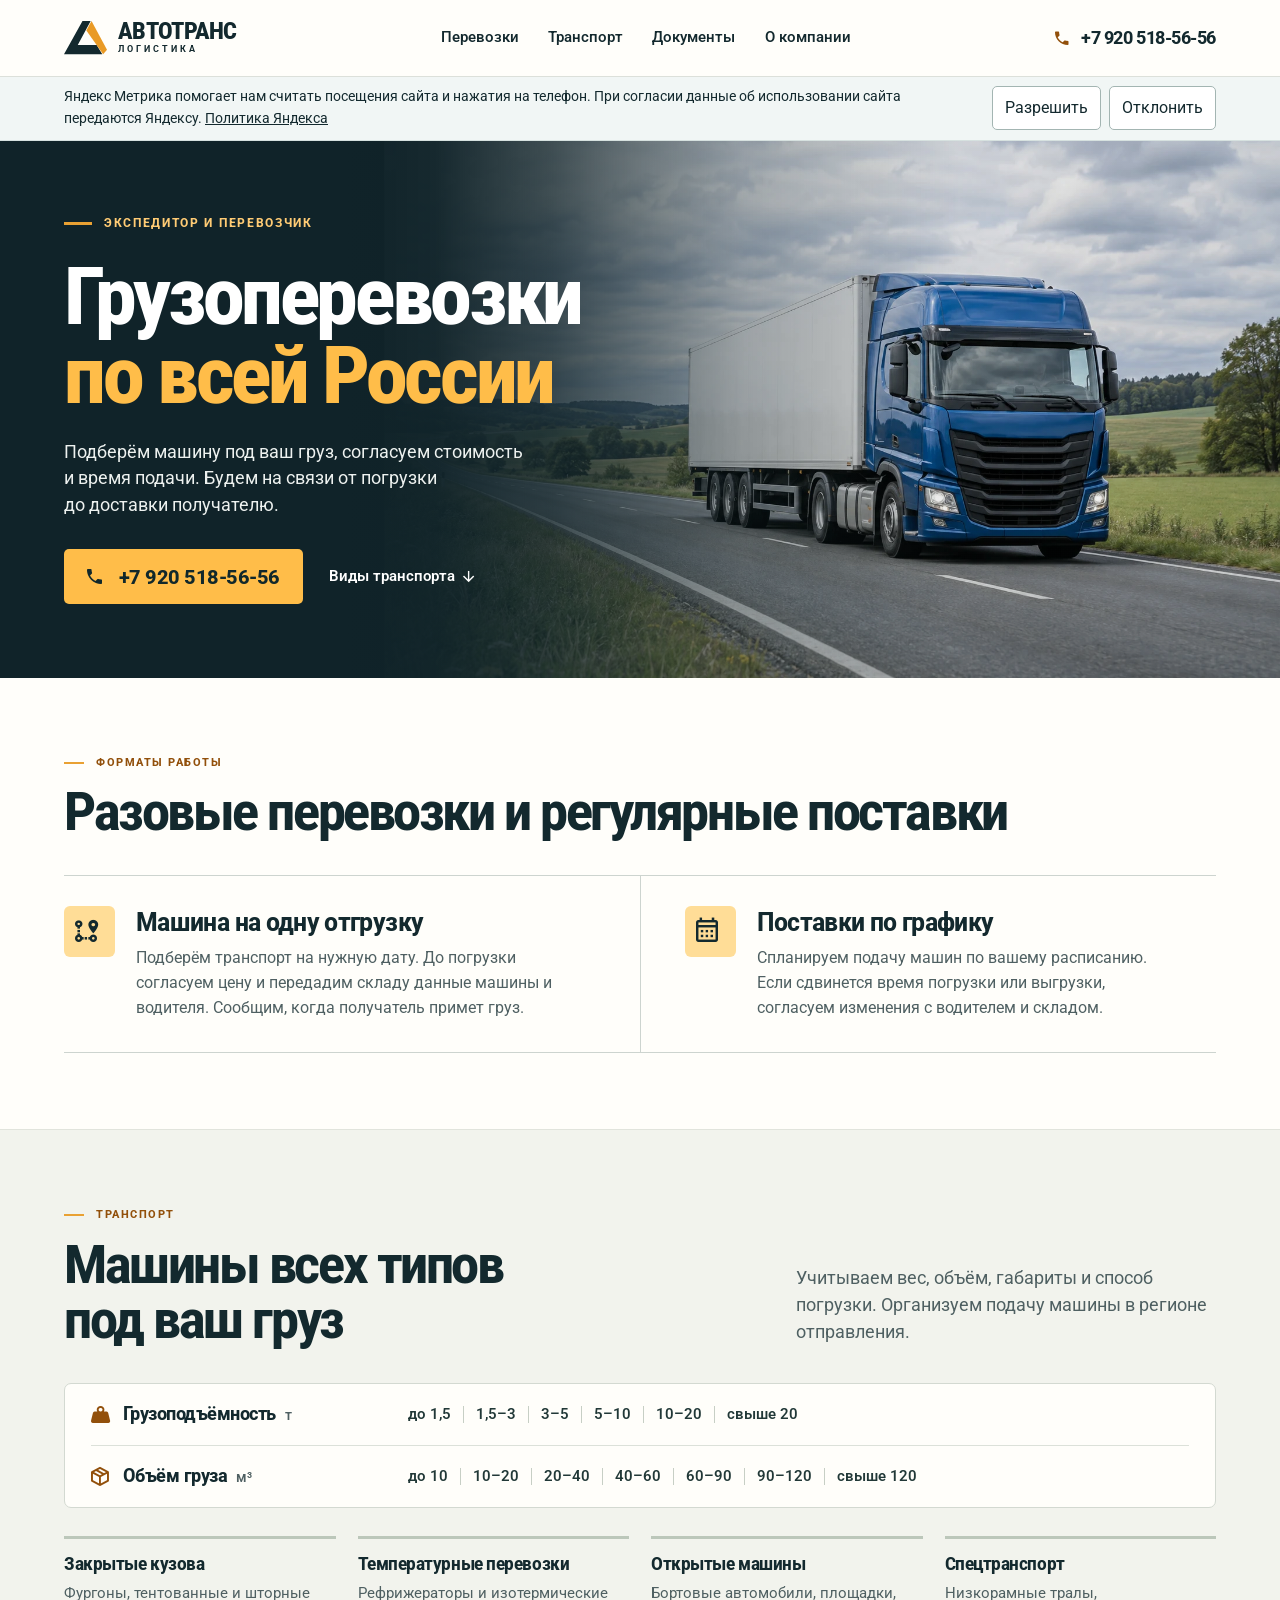
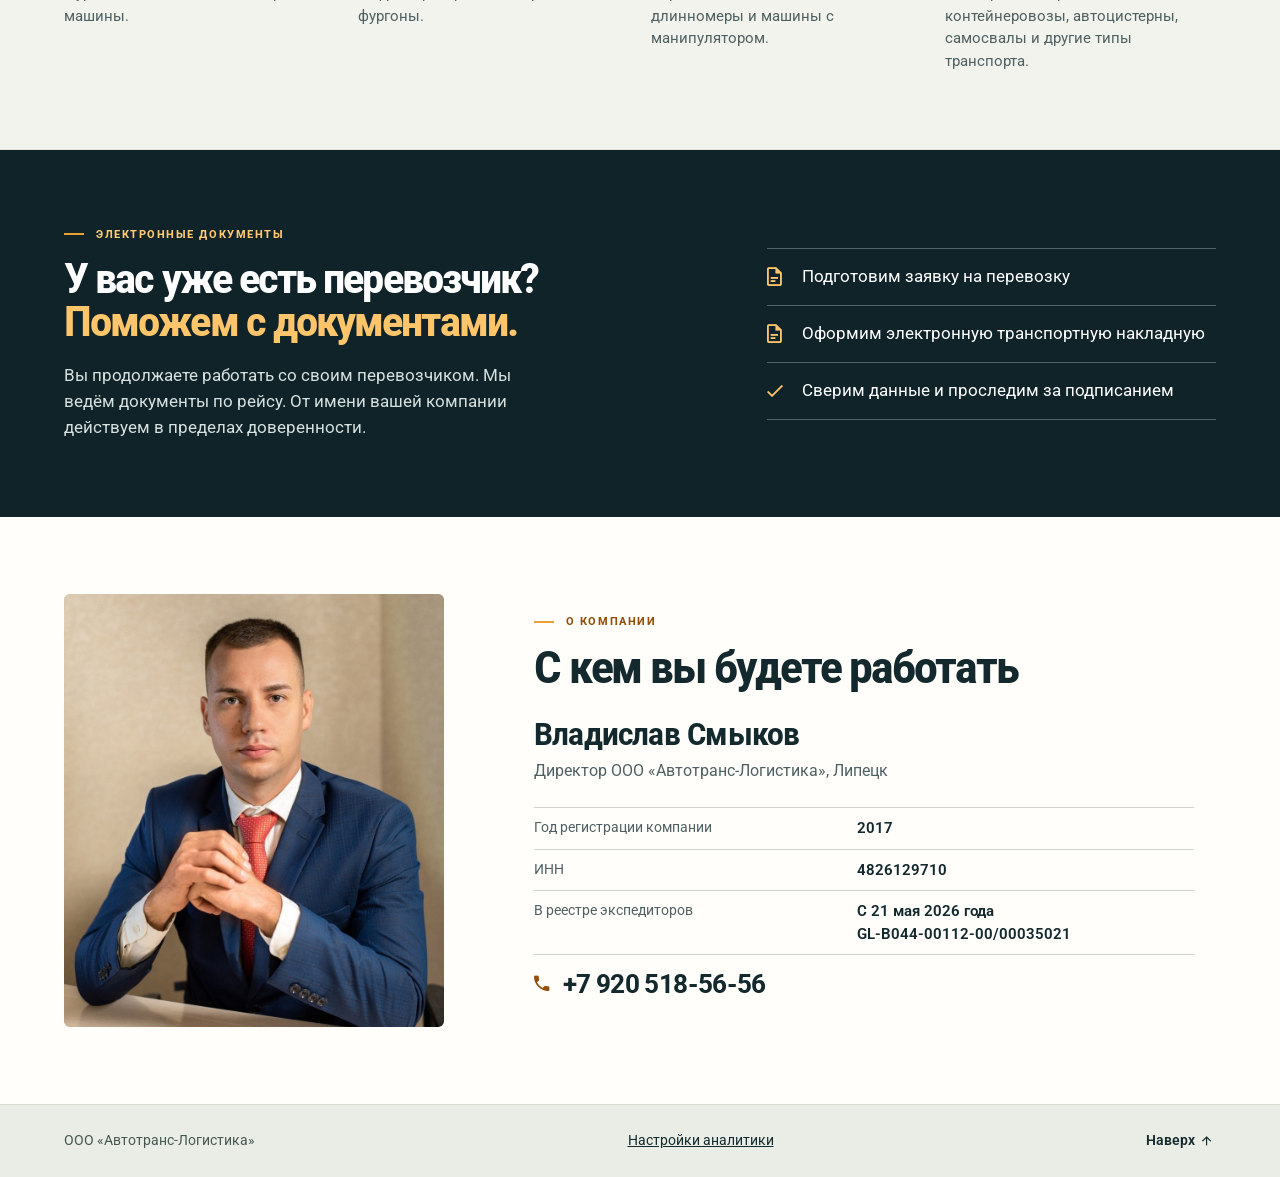
==== commit a607f3a0: "Настроить учёт кликов по телефону в Яндекс Метрике" ====
--- a/index.html
+++ b/index.html
@@ -31,6 +31,62 @@
   <link rel="preload" href="assets/magistral.webp" as="image" type="image/webp">
   <link rel="stylesheet" href="assets/icons.css">
   <link rel="stylesheet" href="style.css">
+  <style>
+    .analytics-notice {
+      background: #f1f6f5;
+      border-bottom: 1px solid #d6e1df;
+    }
+
+    .analytics-notice[hidden] {
+      display: none;
+    }
+
+    .analytics-inner {
+      align-items: center;
+      display: flex;
+      flex-wrap: wrap;
+      gap: 8px 20px;
+      padding-block: 10px;
+    }
+
+    .analytics-inner p {
+      flex: 1 1 340px;
+      font-size: 14px;
+      margin: 0;
+    }
+
+    .analytics-inner a {
+      text-decoration: underline;
+    }
+
+    .analytics-actions {
+      display: flex;
+      flex-wrap: wrap;
+      gap: 8px;
+    }
+
+    .analytics-actions button,
+    .analytics-settings {
+      color: var(--ink);
+      cursor: pointer;
+      font: inherit;
+      min-height: 44px;
+    }
+
+    .analytics-actions button {
+      background: white;
+      border: 1px solid #a3b5b2;
+      border-radius: 5px;
+      padding: 0 12px;
+    }
+
+    .analytics-settings {
+      background: none;
+      border: 0;
+      padding: 0;
+      text-decoration: underline;
+    }
+  </style>
   <script src="menu.js" defer></script>
 </head>
 <body id="top">
@@ -68,6 +124,16 @@
     </div>
   </header>
 
+  <aside class="analytics-notice" id="analytics-notice" aria-label="Аналитика сайта" hidden>
+    <div class="container analytics-inner">
+      <p>Яндекс Метрика помогает нам считать посещения сайта и нажатия на телефон. При согласии данные об использовании сайта передаются Яндексу. <a href="https://yandex.ru/legal/confidential/ru/" target="_blank" rel="noopener">Политика Яндекса</a></p>
+      <div class="analytics-actions">
+        <button type="button" id="analytics-allow">Разрешить</button>
+        <button type="button" id="analytics-decline">Отклонить</button>
+      </div>
+    </div>
+  </aside>
+
   <main id="content">
     <section class="hero" aria-labelledby="hero-title">
       <div class="hero-media">
@@ -184,6 +250,7 @@
   <footer class="footer">
     <div class="container footer-inner">
       <span>ООО «Автотранс-Логистика»</span>
+      <button type="button" class="analytics-settings" id="analytics-settings" aria-controls="analytics-notice" aria-expanded="false" hidden>Настройки аналитики</button>
       <a href="#top">Наверх <span class="icon icon-up" aria-hidden="true"></span></a>
     </div>
   </footer>
@@ -193,5 +260,93 @@
       <strong><span class="icon icon-phone" aria-hidden="true"></span>+7 920 518-56-56</strong>
     </a>
   </div>
+  <script id="site-analytics">
+    (() => {
+      const counterId = 114684292;
+      const preferenceKey = 'avtotranc.analyticsConsent';
+      const notice = document.getElementById('analytics-notice');
+      const allowButton = document.getElementById('analytics-allow');
+      const declineButton = document.getElementById('analytics-decline');
+      const settings = document.getElementById('analytics-settings');
+      let analyticsEnabled = false;
+
+      function startAnalytics() {
+        if (analyticsEnabled) {
+          return;
+        }
+
+        analyticsEnabled = true;
+        window.ym = window.ym || function () {
+          (window.ym.a = window.ym.a || []).push(arguments);
+        };
+        window.ym.l = Date.now();
+
+        const tag = document.createElement('script');
+        tag.async = true;
+        tag.src = 'https://mc.yandex.ru/metrika/tag.js?id=' + counterId;
+        document.head.appendChild(tag);
+        window.ym(counterId, 'init', {
+          ssr: true,
+          referrer: document.referrer,
+          url: location.href,
+          accurateTrackBounce: true
+        });
+      }
+
+      function showNotice(visible) {
+        notice.hidden = !visible;
+        settings.setAttribute('aria-expanded', String(visible));
+      }
+
+      function savePreference(preference) {
+        try {
+          localStorage.setItem(preferenceKey, preference);
+        } catch {
+          // The choice also works for the current page when storage is unavailable.
+        }
+
+        showNotice(false);
+        if (preference === 'granted') {
+          startAnalytics();
+        } else if (analyticsEnabled) {
+          analyticsEnabled = false;
+          location.reload();
+        }
+      }
+
+      let preference;
+      try {
+        preference = localStorage.getItem(preferenceKey);
+      } catch {
+        // The visitor can still make a choice for the current page.
+      }
+
+      settings.hidden = false;
+      if (preference === 'granted') {
+        startAnalytics();
+      } else if (preference !== 'denied') {
+        showNotice(true);
+      }
+
+      allowButton.addEventListener('click', () => savePreference('granted'));
+      declineButton.addEventListener('click', () => savePreference('denied'));
+      settings.addEventListener('click', () => {
+        showNotice(notice.hidden);
+        if (!notice.hidden) {
+          allowButton.focus();
+        }
+      });
+
+      document.addEventListener('click', (event) => {
+        if (
+          analyticsEnabled &&
+          event.target instanceof Element &&
+          event.target.closest('a[href^="tel:"]')
+        ) {
+          window.ym(counterId, 'reachGoal', 'phone_click');
+        }
+      }, { capture: true });
+    })();
+  </script>
 </body>
 </html>
